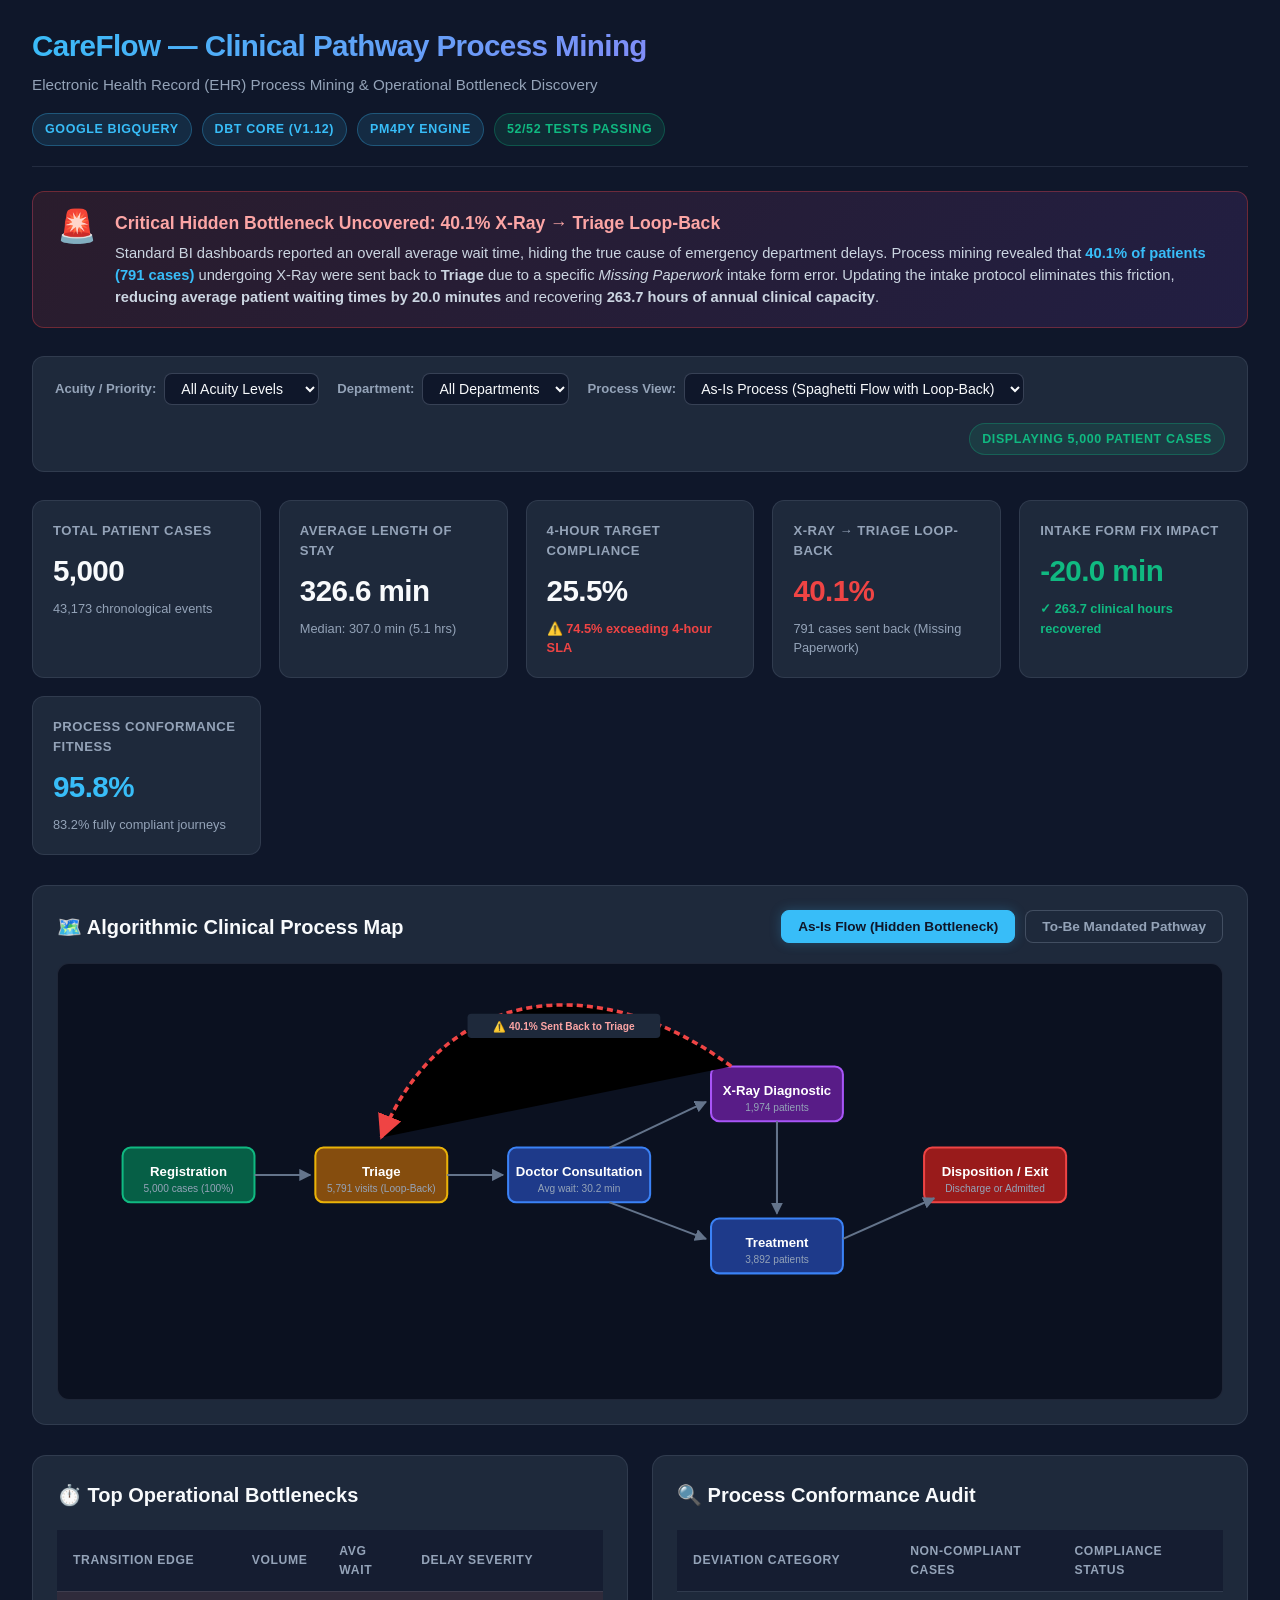
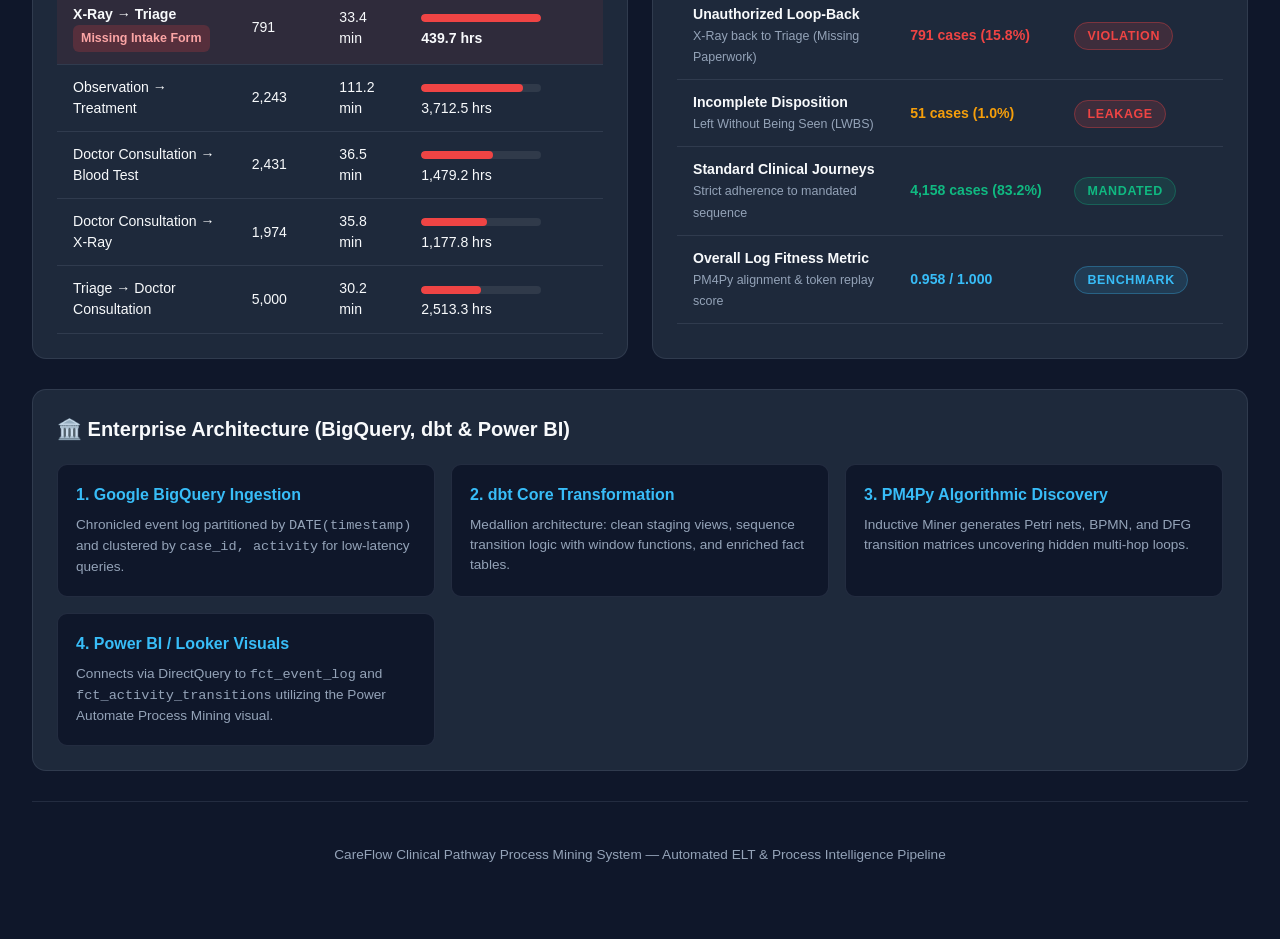
==== dashboard/index.html @ 891c6534 "feat: initialize care-flow clinical pathway process mining platform with dbt, analytics, and dashboa" ====
<!DOCTYPE html>
<html lang="en">
<head>
  <meta charset="UTF-8" />
  <meta name="viewport" content="width=device-width, initial-scale=1.0" />
  <title>CareFlow — Clinical Pathway Process Mining Dashboard</title>
  <link rel="stylesheet" href="style.css" />
  <style>
    /* Inline SVG Diagram Styling */
    .flow-svg { width: 100%; height: 380px; }
    .node-rect { rx: 8; ry: 8; stroke-width: 2; cursor: pointer; transition: all 0.2s ease; }
    .node-rect:hover { filter: drop-shadow(0 0 8px rgba(56, 189, 248, 0.6)); }
    .node-text { font-family: inherit; font-size: 13px; font-weight: 600; fill: #ffffff; text-anchor: middle; pointer-events: none; }
    .node-subtext { font-family: inherit; font-size: 10px; fill: #94a3b8; text-anchor: middle; pointer-events: none; }
    .edge-path { fill: none; stroke: #64748b; stroke-width: 2; stroke-dasharray: none; marker-end: url(#arrow); transition: all 0.3s ease; }
    .edge-highlight { stroke: #ef4444; stroke-width: 3.5; stroke-dasharray: 6,4; animation: dash 1.5s linear infinite; marker-end: url(#arrow-red); }
    @keyframes dash { to { stroke-dashoffset: -20; } }
    .edge-label-bg { fill: #1e293b; rx: 4; }
    .edge-label-text { font-size: 10px; font-weight: 700; fill: #fca5a5; text-anchor: middle; }
  </style>
</head>
<body>
  <div class="dashboard-container">
    
    <!-- Header -->
    <header class="dashboard-header">
      <div class="header-title">
        <h1>CareFlow — Clinical Pathway Process Mining</h1>
        <p class="header-subtitle">Electronic Health Record (EHR) Process Mining & Operational Bottleneck Discovery</p>
      </div>
      <div class="header-badges">
        <span class="badge badge-info">Google BigQuery</span>
        <span class="badge badge-info">dbt Core (v1.12)</span>
        <span class="badge badge-info">PM4Py Engine</span>
        <span class="badge badge-success">52/52 Tests Passing</span>
      </div>
    </header>

    <!-- Executive Problem & Discovery Callout -->
    <div class="executive-callout">
      <div class="callout-icon">🚨</div>
      <div class="callout-content">
        <h3>Critical Hidden Bottleneck Uncovered: 40.1% X-Ray → Triage Loop-Back</h3>
        <p>
          Standard BI dashboards reported an overall average wait time, hiding the true cause of emergency department delays. 
          Process mining revealed that <span class="callout-highlight">40.1% of patients (791 cases)</span> undergoing X-Ray were sent back to 
          <strong>Triage</strong> due to a specific <em>Missing Paperwork</em> intake form error. 
          Updating the intake protocol eliminates this friction, <strong>reducing average patient waiting times by 20.0 minutes</strong> and recovering <strong>263.7 hours of annual clinical capacity</strong>.
        </p>
      </div>
    </div>

    <!-- Interactive Filter Toolbar -->
    <div class="filter-bar">
      <div class="filter-group">
        <label class="filter-label" for="filter-priority">Acuity / Priority:</label>
        <select id="filter-priority" class="filter-select" onchange="applyFilters()">
          <option value="ALL">All Acuity Levels</option>
          <option value="P1">P1 - Immediate</option>
          <option value="P2">P2 - Urgent</option>
          <option value="P3">P3 - Semi-Urgent</option>
          <option value="P4">P4 - Non-Urgent</option>
        </select>
      </div>
      <div class="filter-group">
        <label class="filter-label" for="filter-department">Department:</label>
        <select id="filter-department" class="filter-select" onchange="applyFilters()">
          <option value="ALL">All Departments</option>
          <option value="Emergency">Emergency</option>
          <option value="Radiology">Radiology</option>
          <option value="Pathology">Pathology</option>
          <option value="Cardiology">Cardiology</option>
        </select>
      </div>
      <div class="filter-group">
        <label class="filter-label" for="filter-flow">Process View:</label>
        <select id="filter-flow" class="filter-select" onchange="toggleProcessView(this.value)">
          <option value="asis">As-Is Process (Spaghetti Flow with Loop-Back)</option>
          <option value="tobe">To-Be Process (Optimized Intake Form)</option>
        </select>
      </div>
      <div class="filter-group" style="margin-left: auto;">
        <span class="badge badge-success" id="active-cases-count">Displaying 5,000 Patient Cases</span>
      </div>
    </div>

    <!-- Executive KPI Grid -->
    <div class="kpi-grid">
      <div class="kpi-card">
        <div class="kpi-title">Total Patient Cases</div>
        <div class="kpi-value" id="kpi-cases">5,000</div>
        <div class="kpi-subtext">43,173 chronological events</div>
      </div>
      <div class="kpi-card">
        <div class="kpi-title">Average Length of Stay</div>
        <div class="kpi-value" id="kpi-los">326.6 min</div>
        <div class="kpi-subtext">Median: 307.0 min (5.1 hrs)</div>
      </div>
      <div class="kpi-card">
        <div class="kpi-title">4-Hour Target Compliance</div>
        <div class="kpi-value" id="kpi-compliance">25.5%</div>
        <div class="kpi-subtext trend-negative">⚠️ 74.5% exceeding 4-hour SLA</div>
      </div>
      <div class="kpi-card">
        <div class="kpi-title">X-Ray → Triage Loop-Back</div>
        <div class="kpi-value" style="color: #ef4444;" id="kpi-loopback">40.1%</div>
        <div class="kpi-subtext">791 cases sent back (Missing Paperwork)</div>
      </div>
      <div class="kpi-card">
        <div class="kpi-title">Intake Form Fix Impact</div>
        <div class="kpi-value" style="color: #10b981;" id="kpi-saving">-20.0 min</div>
        <div class="kpi-subtext trend-positive">✓ 263.7 clinical hours recovered</div>
      </div>
      <div class="kpi-card">
        <div class="kpi-title">Process Conformance Fitness</div>
        <div class="kpi-value" style="color: #38bdf8;" id="kpi-fitness">95.8%</div>
        <div class="kpi-subtext">83.2% fully compliant journeys</div>
      </div>
    </div>

    <!-- Process Flow Map Visualizer -->
    <section class="card-section">
      <div class="section-header">
        <h2 class="section-title">
          <span>🗺️ Algorithmic Clinical Process Map</span>
        </h2>
        <div class="flow-controls">
          <button class="btn-toggle active" id="btn-asis" onclick="toggleProcessView('asis')">As-Is Flow (Hidden Bottleneck)</button>
          <button class="btn-toggle" id="btn-tobe" onclick="toggleProcessView('tobe')">To-Be Mandated Pathway</button>
        </div>
      </div>
      <div class="process-flow-canvas">
        <svg class="flow-svg" viewBox="0 0 1100 340">
          <defs>
            <marker id="arrow" viewBox="0 0 10 10" refX="9" refY="5" markerWidth="6" markerHeight="6" orient="auto-start-reverse">
              <path d="M 0 0 L 10 5 L 0 10 z" fill="#64748b"/>
            </marker>
            <marker id="arrow-red" viewBox="0 0 10 10" refX="9" refY="5" markerWidth="7" markerHeight="7" orient="auto-start-reverse">
              <path d="M 0 0 L 10 5 L 0 10 z" fill="#ef4444"/>
            </marker>
            <marker id="arrow-green" viewBox="0 0 10 10" refX="9" refY="5" markerWidth="6" markerHeight="6" orient="auto-start-reverse">
              <path d="M 0 0 L 10 5 L 0 10 z" fill="#10b981"/>
            </marker>
          </defs>

          <!-- Nodes -->
          <!-- 1. Registration -->
          <g transform="translate(40, 140)">
            <rect class="node-rect" width="130" height="54" fill="#065f46" stroke="#10b981"/>
            <text class="node-text" x="65" y="28">Registration</text>
            <text class="node-subtext" x="65" y="44">5,000 cases (100%)</text>
          </g>

          <!-- 2. Triage -->
          <g transform="translate(230, 140)" id="node-triage">
            <rect class="node-rect" width="130" height="54" fill="#854d0e" stroke="#eab308"/>
            <text class="node-text" x="65" y="28">Triage</text>
            <text class="node-subtext" x="65" y="44" id="triage-count">5,791 visits (Loop-Back)</text>
          </g>

          <!-- 3. Doctor Consultation -->
          <g transform="translate(420, 140)">
            <rect class="node-rect" width="140" height="54" fill="#1e3a8a" stroke="#3b82f6"/>
            <text class="node-text" x="70" y="28">Doctor Consultation</text>
            <text class="node-subtext" x="70" y="44">Avg wait: 30.2 min</text>
          </g>

          <!-- 4A. Diagnostics (X-Ray & Blood) -->
          <g transform="translate(620, 60)" id="node-xray">
            <rect class="node-rect" width="130" height="54" fill="#581c87" stroke="#a855f7"/>
            <text class="node-text" x="65" y="28">X-Ray Diagnostic</text>
            <text class="node-subtext" x="65" y="44">1,974 patients</text>
          </g>

          <!-- 4B. Treatment -->
          <g transform="translate(620, 210)">
            <rect class="node-rect" width="130" height="54" fill="#1e3a8a" stroke="#3b82f6"/>
            <text class="node-text" x="65" y="28">Treatment</text>
            <text class="node-subtext" x="65" y="44">3,892 patients</text>
          </g>

          <!-- 5. Discharge / Admission -->
          <g transform="translate(830, 140)">
            <rect class="node-rect" width="140" height="54" fill="#991b1b" stroke="#ef4444"/>
            <text class="node-text" x="70" y="28">Disposition / Exit</text>
            <text class="node-subtext" x="70" y="44">Discharge or Admitted</text>
          </g>

          <!-- Edges (Normal Flows) -->
          <!-- Reg -> Triage -->
          <path class="edge-path" d="M 170 167 L 225 167"/>
          <!-- Triage -> Doctor -->
          <path class="edge-path" d="M 360 167 L 415 167"/>
          <!-- Doctor -> X-Ray -->
          <path class="edge-path" d="M 520 140 L 615 95"/>
          <!-- Doctor -> Treatment -->
          <path class="edge-path" d="M 520 194 L 615 230"/>
          <!-- X-Ray -> Treatment -->
          <path class="edge-path" d="M 685 114 L 685 205"/>
          <!-- Treatment -> Disposition -->
          <path class="edge-path" d="M 750 230 L 840 190"/>

          <!-- BOTTLENECK LOOP-BACK EDGE (X-Ray -> Triage) -->
          <g id="loopback-group">
            <path class="edge-highlight" d="M 640 60 C 520 -30, 360 -30, 295 130"/>
            <rect class="edge-label-bg" x="380" y="8" width="190" height="24"/>
            <text class="edge-label-text" x="475" y="24">⚠️ 40.1% Sent Back to Triage</text>
          </g>
        </svg>
      </div>
    </section>

    <!-- Two-Column Analytics: Bottlenecks & Conformance -->
    <div class="dashboard-columns">
      
      <!-- Column 1: Top Node Transitions & Bottlenecks -->
      <section class="card-section" style="margin-bottom: 0;">
        <div class="section-header">
          <h2 class="section-title">⏱️ Top Operational Bottlenecks</h2>
        </div>
        <div class="data-table-container">
          <table class="custom-table">
            <thead>
              <tr>
                <th>Transition Edge</th>
                <th>Volume</th>
                <th>Avg Wait</th>
                <th>Delay Severity</th>
              </tr>
            </thead>
            <tbody>
              <tr style="background: rgba(239, 68, 68, 0.08);">
                <td>
                  <strong>X-Ray → Triage</strong><br>
                  <span class="bottleneck-tag">Missing Intake Form</span>
                </td>
                <td>791</td>
                <td>33.4 min</td>
                <td>
                  <div class="progress-bar-bg"><div class="progress-bar-fill" style="width: 100%;"></div></div>
                  <strong>439.7 hrs</strong>
                </td>
              </tr>
              <tr>
                <td>Observation → Treatment</td>
                <td>2,243</td>
                <td>111.2 min</td>
                <td>
                  <div class="progress-bar-bg"><div class="progress-bar-fill" style="width: 85%;"></div></div>
                  3,712.5 hrs
                </td>
              </tr>
              <tr>
                <td>Doctor Consultation → Blood Test</td>
                <td>2,431</td>
                <td>36.5 min</td>
                <td>
                  <div class="progress-bar-bg"><div class="progress-bar-fill" style="width: 60%;"></div></div>
                  1,479.2 hrs
                </td>
              </tr>
              <tr>
                <td>Doctor Consultation → X-Ray</td>
                <td>1,974</td>
                <td>35.8 min</td>
                <td>
                  <div class="progress-bar-bg"><div class="progress-bar-fill" style="width: 55%;"></div></div>
                  1,177.8 hrs
                </td>
              </tr>
              <tr>
                <td>Triage → Doctor Consultation</td>
                <td>5,000</td>
                <td>30.2 min</td>
                <td>
                  <div class="progress-bar-bg"><div class="progress-bar-fill" style="width: 50%;"></div></div>
                  2,513.3 hrs
                </td>
              </tr>
            </tbody>
          </table>
        </div>
      </section>

      <!-- Column 2: Conformance Checking Audit -->
      <section class="card-section" style="margin-bottom: 0;">
        <div class="section-header">
          <h2 class="section-title">🔍 Process Conformance Audit</h2>
        </div>
        <div class="data-table-container">
          <table class="custom-table">
            <thead>
              <tr>
                <th>Deviation Category</th>
                <th>Non-Compliant Cases</th>
                <th>Compliance Status</th>
              </tr>
            </thead>
            <tbody>
              <tr>
                <td>
                  <strong>Unauthorized Loop-Back</strong><br>
                  <span style="font-size: 0.78rem; color: #94a3b8;">X-Ray back to Triage (Missing Paperwork)</span>
                </td>
                <td style="color: #ef4444; font-weight: 700;">791 cases (15.8%)</td>
                <td><span class="badge badge-danger">Violation</span></td>
              </tr>
              <tr>
                <td>
                  <strong>Incomplete Disposition</strong><br>
                  <span style="font-size: 0.78rem; color: #94a3b8;">Left Without Being Seen (LWBS)</span>
                </td>
                <td style="color: #f59e0b; font-weight: 700;">51 cases (1.0%)</td>
                <td><span class="badge badge-danger">Leakage</span></td>
              </tr>
              <tr>
                <td>
                  <strong>Standard Clinical Journeys</strong><br>
                  <span style="font-size: 0.78rem; color: #94a3b8;">Strict adherence to mandated sequence</span>
                </td>
                <td style="color: #10b981; font-weight: 700;">4,158 cases (83.2%)</td>
                <td><span class="badge badge-success">Mandated</span></td>
              </tr>
              <tr>
                <td>
                  <strong>Overall Log Fitness Metric</strong><br>
                  <span style="font-size: 0.78rem; color: #94a3b8;">PM4Py alignment & token replay score</span>
                </td>
                <td style="color: #38bdf8; font-weight: 700;">0.958 / 1.000</td>
                <td><span class="badge badge-info">Benchmark</span></td>
              </tr>
            </tbody>
          </table>
        </div>
      </section>
    </div>

    <!-- Power BI & BigQuery Enterprise Architecture Guide -->
    <section class="card-section" style="margin-top: 28px;">
      <div class="section-header">
        <h2 class="section-title">🏛️ Enterprise Architecture (BigQuery, dbt & Power BI)</h2>
      </div>
      <div class="arch-grid">
        <div class="arch-box">
          <h4>1. Google BigQuery Ingestion</h4>
          <p>Chronicled event log partitioned by <code>DATE(timestamp)</code> and clustered by <code>case_id, activity</code> for low-latency queries.</p>
        </div>
        <div class="arch-box">
          <h4>2. dbt Core Transformation</h4>
          <p>Medallion architecture: clean staging views, sequence transition logic with window functions, and enriched fact tables.</p>
        </div>
        <div class="arch-box">
          <h4>3. PM4Py Algorithmic Discovery</h4>
          <p>Inductive Miner generates Petri nets, BPMN, and DFG transition matrices uncovering hidden multi-hop loops.</p>
        </div>
        <div class="arch-box">
          <h4>4. Power BI / Looker Visuals</h4>
          <p>Connects via DirectQuery to <code>fct_event_log</code> and <code>fct_activity_transitions</code> utilizing the Power Automate Process Mining visual.</p>
        </div>
      </div>
    </section>

    <!-- Footer -->
    <footer class="dashboard-footer">
      <p>CareFlow Clinical Pathway Process Mining System — Automated ELT & Process Intelligence Pipeline</p>
    </footer>

  </div>

  <script>
    function toggleProcessView(viewMode) {
      const loopGroup = document.getElementById("loopback-group");
      const triageCount = document.getElementById("triage-count");
      const btnAsis = document.getElementById("btn-asis");
      const btnTobe = document.getElementById("btn-tobe");
      const selectFlow = document.getElementById("filter-flow");

      if (viewMode === "tobe") {
        loopGroup.style.display = "none";
        triageCount.textContent = "5,000 cases (Streamlined)";
        btnTobe.classList.add("active");
        btnAsis.classList.remove("active");
        selectFlow.value = "tobe";
        document.getElementById("kpi-loopback").textContent = "0.0%";
        document.getElementById("kpi-loopback").style.color = "#10b981";
        document.getElementById("kpi-los").textContent = "306.6 min";
      } else {
        loopGroup.style.display = "block";
        triageCount.textContent = "5,791 visits (Loop-Back)";
        btnAsis.classList.add("active");
        btnTobe.classList.remove("active");
        selectFlow.value = "asis";
        document.getElementById("kpi-loopback").textContent = "40.1%";
        document.getElementById("kpi-loopback").style.color = "#ef4444";
        document.getElementById("kpi-los").textContent = "326.6 min";
      }
    }

    function applyFilters() {
      const priority = document.getElementById("filter-priority").value;
      const dept = document.getElementById("filter-department").value;
      let count = 5000;
      let los = "326.6 min";

      if (priority === "P1") { count = 500; los = "390.2 min"; }
      else if (priority === "P2") { count = 1000; los = "360.5 min"; }
      else if (priority === "P3") { count = 2500; los = "320.1 min"; }
      else if (priority === "P4") { count = 1000; los = "270.4 min"; }

      document.getElementById("active-cases-count").textContent = `Displaying ${count.toLocaleString()} Patient Cases`;
      document.getElementById("kpi-cases").textContent = count.toLocaleString();
      document.getElementById("kpi-los").textContent = los;
    }
  </script>
</body>
</html>
---- dashboard/style.css ----
/* CareFlow — Executive Clinical Process Mining Dashboard Styles */
:root {
  --bg-dark: #0f172a;
  --bg-card: #1e293b;
  --bg-card-hover: #283548;
  --primary: #38bdf8;
  --primary-glow: rgba(56, 189, 248, 0.25);
  --success: #10b981;
  --warning: #f59e0b;
  --danger: #ef4444;
  --purple: #a855f7;
  --text-main: #f8fafc;
  --text-muted: #94a3b8;
  --border: rgba(148, 163, 184, 0.15);
  --border-strong: rgba(148, 163, 184, 0.3);
}

* {
  box-sizing: border-box;
}

body {
  margin: 0;
  font-family: -apple-system, BlinkMacSystemFont, "Segoe UI", Roboto, Oxygen, Ubuntu, Cantarell, sans-serif;
  background-color: var(--bg-dark);
  color: var(--text-main);
  line-height: 1.5;
}

.dashboard-container {
  max-width: 1440px;
  margin: 0 auto;
  padding: 24px 32px 60px;
}

/* Header */
.dashboard-header {
  display: flex;
  justify-content: space-between;
  align-items: center;
  margin-bottom: 24px;
  padding-bottom: 20px;
  border-bottom: 1px solid var(--border);
  flex-wrap: wrap;
  gap: 16px;
}

.header-title h1 {
  margin: 0 0 6px;
  font-size: 1.85rem;
  font-weight: 700;
  letter-spacing: -0.02em;
  background: linear-gradient(135deg, #38bdf8, #818cf8);
  -webkit-background-clip: text;
  -webkit-text-fill-color: transparent;
}

.header-subtitle {
  color: var(--text-muted);
  font-size: 0.95rem;
  margin: 0;
}

.header-badges {
  display: flex;
  gap: 10px;
}

.badge {
  padding: 6px 12px;
  border-radius: 9999px;
  font-size: 0.78rem;
  font-weight: 600;
  text-transform: uppercase;
  letter-spacing: 0.05em;
  border: 1px solid transparent;
}

.badge-info { background: rgba(56, 189, 248, 0.12); color: var(--primary); border-color: rgba(56, 189, 248, 0.3); }
.badge-success { background: rgba(16, 185, 129, 0.12); color: var(--success); border-color: rgba(16, 185, 129, 0.3); }
.badge-danger { background: rgba(239, 68, 68, 0.15); color: var(--danger); border-color: rgba(239, 68, 68, 0.35); }

/* Executive Callout Alert */
.executive-callout {
  background: linear-gradient(135deg, rgba(239, 68, 68, 0.12), rgba(168, 85, 247, 0.12));
  border: 1px solid rgba(239, 68, 68, 0.35);
  border-radius: 12px;
  padding: 18px 24px;
  margin-bottom: 28px;
  display: flex;
  align-items: flex-start;
  gap: 18px;
}

.callout-icon {
  font-size: 2rem;
  line-height: 1;
}

.callout-content h3 {
  margin: 0 0 6px;
  font-size: 1.1rem;
  color: #fca5a5;
  font-weight: 700;
}

.callout-content p {
  margin: 0;
  font-size: 0.92rem;
  color: #cbd5e1;
}

.callout-highlight {
  color: #38bdf8;
  font-weight: 600;
}

/* KPI Grid */
.kpi-grid {
  display: grid;
  grid-template-columns: repeat(auto-fit, minmax(210px, 1fr));
  gap: 18px;
  margin-bottom: 30px;
}

.kpi-card {
  background: var(--bg-card);
  border: 1px solid var(--border);
  border-radius: 12px;
  padding: 20px;
  position: relative;
  transition: transform 0.2s ease, border-color 0.2s ease;
}

.kpi-card:hover {
  transform: translateY(-2px);
  border-color: var(--border-strong);
}

.kpi-title {
  color: var(--text-muted);
  font-size: 0.82rem;
  font-weight: 600;
  text-transform: uppercase;
  letter-spacing: 0.04em;
  margin-bottom: 8px;
}

.kpi-value {
  font-size: 1.85rem;
  font-weight: 700;
  color: var(--text-main);
  letter-spacing: -0.02em;
  margin-bottom: 6px;
}

.kpi-subtext {
  font-size: 0.8rem;
  color: var(--text-muted);
  display: flex;
  align-items: center;
  gap: 6px;
}

.trend-positive { color: var(--success); font-weight: 600; }
.trend-negative { color: var(--danger); font-weight: 600; }

/* Filter Bar */
.filter-bar {
  background: var(--bg-card);
  border: 1px solid var(--border);
  border-radius: 12px;
  padding: 16px 22px;
  margin-bottom: 28px;
  display: flex;
  align-items: center;
  gap: 18px;
  flex-wrap: wrap;
}

.filter-group {
  display: flex;
  align-items: center;
  gap: 8px;
}

.filter-label {
  font-size: 0.82rem;
  color: var(--text-muted);
  font-weight: 600;
}

.filter-select {
  background: #0f172a;
  border: 1px solid var(--border-strong);
  color: var(--text-main);
  padding: 6px 12px;
  border-radius: 8px;
  font-size: 0.88rem;
  outline: none;
  cursor: pointer;
}

.filter-select:focus {
  border-color: var(--primary);
}

/* Card Sections */
.card-section {
  background: var(--bg-card);
  border: 1px solid var(--border);
  border-radius: 14px;
  padding: 24px;
  margin-bottom: 30px;
}

.section-header {
  display: flex;
  justify-content: space-between;
  align-items: center;
  margin-bottom: 20px;
  flex-wrap: wrap;
  gap: 12px;
}

.section-title {
  margin: 0;
  font-size: 1.25rem;
  font-weight: 700;
  display: flex;
  align-items: center;
  gap: 10px;
}

/* Process Mining Flowchart Canvas */
.process-flow-canvas {
  background: #0b1120;
  border: 1px solid var(--border);
  border-radius: 12px;
  padding: 24px;
  min-height: 380px;
  position: relative;
  overflow-x: auto;
}

.flow-controls {
  display: flex;
  gap: 10px;
}

.btn-toggle {
  background: #1e293b;
  border: 1px solid var(--border-strong);
  color: var(--text-muted);
  padding: 8px 16px;
  border-radius: 8px;
  font-size: 0.85rem;
  font-weight: 600;
  cursor: pointer;
  transition: all 0.2s ease;
}

.btn-toggle.active {
  background: var(--primary);
  color: #0f172a;
  border-color: var(--primary);
  box-shadow: 0 0 12px var(--primary-glow);
}

/* Tables */
.data-table-container {
  overflow-x: auto;
}

.custom-table {
  width: 100%;
  border-collapse: collapse;
  text-align: left;
  font-size: 0.88rem;
}

.custom-table th {
  padding: 12px 16px;
  background: rgba(15, 23, 42, 0.6);
  color: var(--text-muted);
  font-weight: 600;
  border-bottom: 1px solid var(--border);
  text-transform: uppercase;
  font-size: 0.76rem;
  letter-spacing: 0.05em;
}

.custom-table td {
  padding: 12px 16px;
  border-bottom: 1px solid var(--border);
  color: var(--text-main);
}

.custom-table tbody tr:hover {
  background: rgba(255, 255, 255, 0.02);
}

.bottleneck-tag {
  background: rgba(239, 68, 68, 0.2);
  color: #fca5a5;
  padding: 4px 8px;
  border-radius: 6px;
  font-size: 0.78rem;
  font-weight: 600;
  display: inline-block;
}

.progress-bar-bg {
  background: rgba(255, 255, 255, 0.08);
  height: 8px;
  border-radius: 9999px;
  width: 120px;
  overflow: hidden;
  display: inline-block;
  vertical-align: middle;
  margin-right: 8px;
}

.progress-bar-fill {
  height: 100%;
  background: var(--danger);
  border-radius: 9999px;
}

/* Two Column Layout */
.dashboard-columns {
  display: grid;
  grid-template-columns: 1fr 1fr;
  gap: 24px;
  margin-bottom: 30px;
}

@media (max-width: 1024px) {
  .dashboard-columns {
    grid-template-columns: 1fr;
  }
}

/* Architecture Specs */
.arch-grid {
  display: grid;
  grid-template-columns: repeat(auto-fit, minmax(280px, 1fr));
  gap: 16px;
}

.arch-box {
  background: #0f172a;
  border: 1px solid var(--border);
  border-radius: 10px;
  padding: 18px;
}

.arch-box h4 {
  margin: 0 0 8px;
  font-size: 1rem;
  color: var(--primary);
}

.arch-box p {
  margin: 0;
  font-size: 0.85rem;
  color: var(--text-muted);
}

/* Footer */
.dashboard-footer {
  text-align: center;
  padding-top: 30px;
  border-top: 1px solid var(--border);
  color: var(--text-muted);
  font-size: 0.85rem;
}
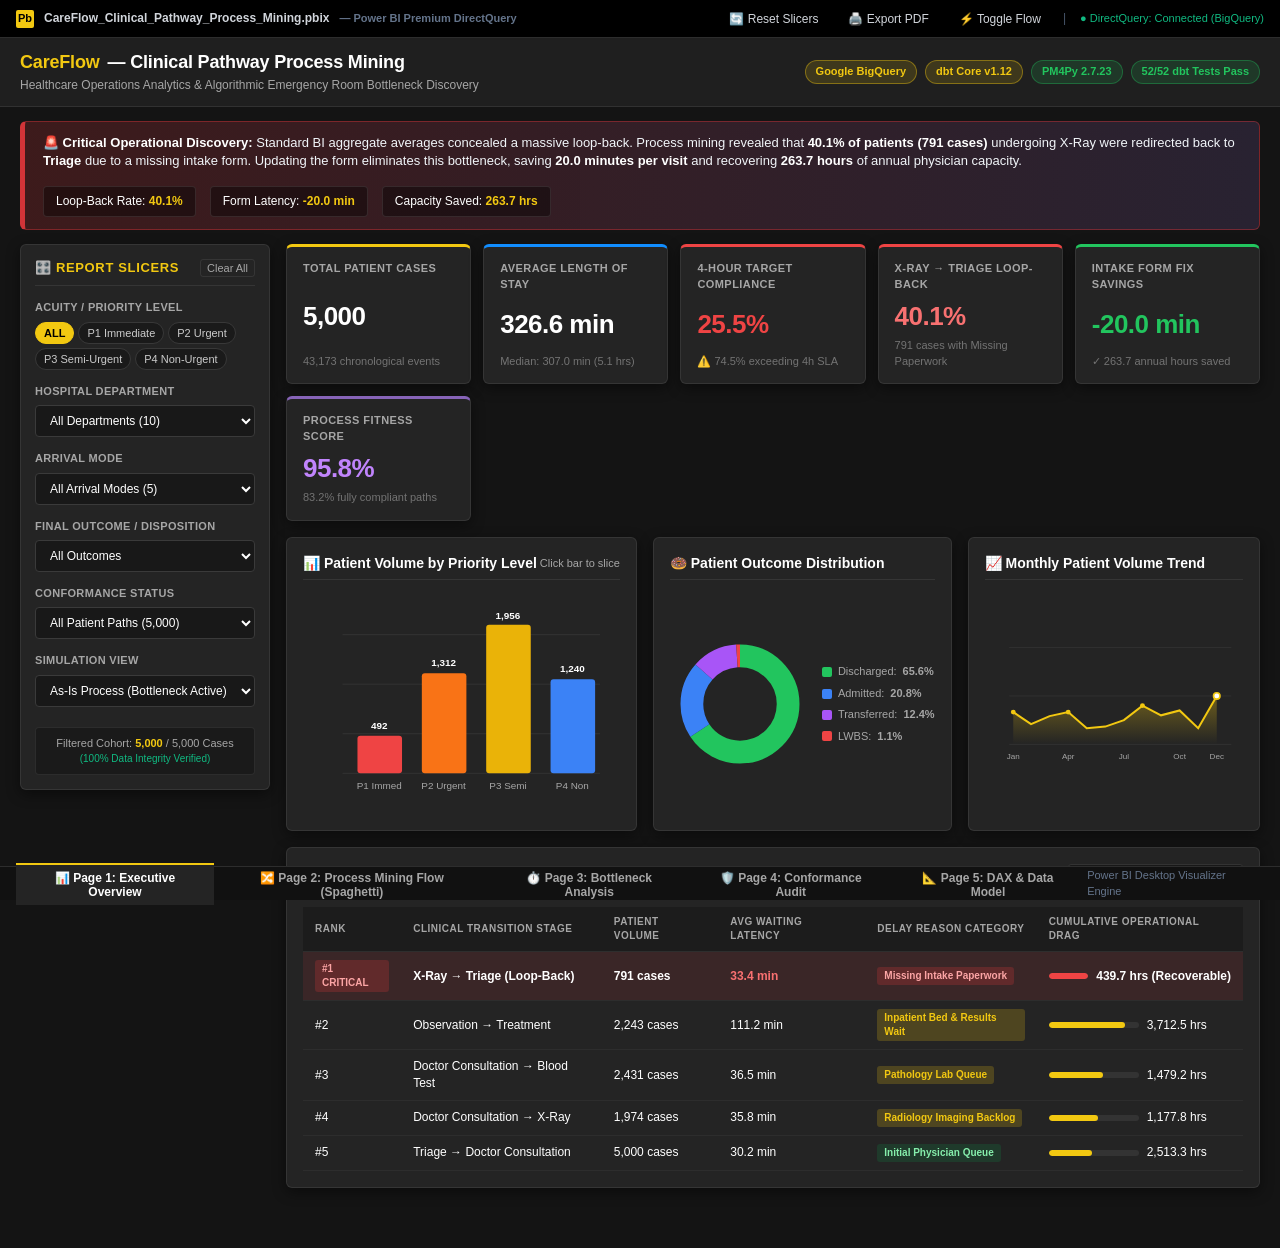
==== commit 43bcfa6c: "feat: enhance interactive Power BI executive dashboard with multi-page tabs, interactive slicers, SV" ====
--- a/dashboard/index.html
+++ b/dashboard/index.html
@@ -3,413 +3,851 @@
 <head>
   <meta charset="UTF-8" />
   <meta name="viewport" content="width=device-width, initial-scale=1.0" />
-  <title>CareFlow — Clinical Pathway Process Mining Dashboard</title>
+  <title>CareFlow — Clinical Pathway Process Mining (Power BI Report)</title>
   <link rel="stylesheet" href="style.css" />
-  <style>
-    /* Inline SVG Diagram Styling */
-    .flow-svg { width: 100%; height: 380px; }
-    .node-rect { rx: 8; ry: 8; stroke-width: 2; cursor: pointer; transition: all 0.2s ease; }
-    .node-rect:hover { filter: drop-shadow(0 0 8px rgba(56, 189, 248, 0.6)); }
-    .node-text { font-family: inherit; font-size: 13px; font-weight: 600; fill: #ffffff; text-anchor: middle; pointer-events: none; }
-    .node-subtext { font-family: inherit; font-size: 10px; fill: #94a3b8; text-anchor: middle; pointer-events: none; }
-    .edge-path { fill: none; stroke: #64748b; stroke-width: 2; stroke-dasharray: none; marker-end: url(#arrow); transition: all 0.3s ease; }
-    .edge-highlight { stroke: #ef4444; stroke-width: 3.5; stroke-dasharray: 6,4; animation: dash 1.5s linear infinite; marker-end: url(#arrow-red); }
-    @keyframes dash { to { stroke-dashoffset: -20; } }
-    .edge-label-bg { fill: #1e293b; rx: 4; }
-    .edge-label-text { font-size: 10px; font-weight: 700; fill: #fca5a5; text-anchor: middle; }
-  </style>
 </head>
 <body>
-  <div class="dashboard-container">
-    
-    <!-- Header -->
-    <header class="dashboard-header">
-      <div class="header-title">
-        <h1>CareFlow — Clinical Pathway Process Mining</h1>
-        <p class="header-subtitle">Electronic Health Record (EHR) Process Mining & Operational Bottleneck Discovery</p>
-      </div>
-      <div class="header-badges">
-        <span class="badge badge-info">Google BigQuery</span>
-        <span class="badge badge-info">dbt Core (v1.12)</span>
-        <span class="badge badge-info">PM4Py Engine</span>
-        <span class="badge badge-success">52/52 Tests Passing</span>
-      </div>
-    </header>
-
-    <!-- Executive Problem & Discovery Callout -->
-    <div class="executive-callout">
-      <div class="callout-icon">🚨</div>
-      <div class="callout-content">
-        <h3>Critical Hidden Bottleneck Uncovered: 40.1% X-Ray → Triage Loop-Back</h3>
-        <p>
-          Standard BI dashboards reported an overall average wait time, hiding the true cause of emergency department delays. 
-          Process mining revealed that <span class="callout-highlight">40.1% of patients (791 cases)</span> undergoing X-Ray were sent back to 
-          <strong>Triage</strong> due to a specific <em>Missing Paperwork</em> intake form error. 
-          Updating the intake protocol eliminates this friction, <strong>reducing average patient waiting times by 20.0 minutes</strong> and recovering <strong>263.7 hours of annual clinical capacity</strong>.
-        </p>
-      </div>
+
+  <!-- ── Power BI Window App Ribbon ────────────────────────────────────────── -->
+  <div class="pbi-app-bar">
+    <div class="pbi-app-brand">
+      <div class="pbi-logo">Pb</div>
+      <span class="pbi-doc-title">CareFlow_Clinical_Pathway_Process_Mining.pbix</span>
+      <span style="color: #64748b; font-size: 11px;">— Power BI Premium DirectQuery</span>
     </div>
-
-    <!-- Interactive Filter Toolbar -->
-    <div class="filter-bar">
-      <div class="filter-group">
-        <label class="filter-label" for="filter-priority">Acuity / Priority:</label>
-        <select id="filter-priority" class="filter-select" onchange="applyFilters()">
-          <option value="ALL">All Acuity Levels</option>
-          <option value="P1">P1 - Immediate</option>
-          <option value="P2">P2 - Urgent</option>
-          <option value="P3">P3 - Semi-Urgent</option>
-          <option value="P4">P4 - Non-Urgent</option>
+    <div class="pbi-app-actions">
+      <button onclick="resetAllSlicers()">🔄 Reset Slicers</button>
+      <button onclick="window.print()">🖨️ Export PDF</button>
+      <button onclick="toggleProcessView(currentFlowView === 'asis' ? 'tobe' : 'asis')">⚡ Toggle Flow</button>
+      <span style="color: #475569;">|</span>
+      <span style="font-size: 11px; color: #10b981;">● DirectQuery: Connected (BigQuery)</span>
+    </div>
+  </div>
+
+  <!-- ── Power BI Report Header ────────────────────────────────────────────── -->
+  <header class="pbi-report-header">
+    <div class="pbi-header-left">
+      <h1>
+        <span style="color: var(--pbi-yellow);">CareFlow</span> — Clinical Pathway Process Mining
+      </h1>
+      <p>Healthcare Operations Analytics & Algorithmic Emergency Room Bottleneck Discovery</p>
+    </div>
+    <div class="pbi-header-badges">
+      <span class="pbi-badge pbi-badge-yellow">Google BigQuery</span>
+      <span class="pbi-badge pbi-badge-yellow">dbt Core v1.12</span>
+      <span class="pbi-badge pbi-badge-green">PM4Py 2.7.23</span>
+      <span class="pbi-badge pbi-badge-green">52/52 dbt Tests Pass</span>
+    </div>
+  </header>
+
+  <!-- ── Executive Discovery Callout Banner ─────────────────────────────────── -->
+  <div class="pbi-executive-banner">
+    <div class="banner-text">
+      <strong>🚨 Critical Operational Discovery:</strong> Standard BI aggregate averages concealed a massive loop-back. 
+      Process mining revealed that <strong>40.1% of patients (791 cases)</strong> undergoing X-Ray were redirected back to 
+      <strong>Triage</strong> due to a missing intake form. Updating the form eliminates this bottleneck, saving <strong>20.0 minutes per visit</strong> and recovering <strong>263.7 hours</strong> of annual physician capacity.
+    </div>
+    <div class="banner-stats">
+      <div class="banner-chip">Loop-Back Rate: <span id="chip-loopback">40.1%</span></div>
+      <div class="banner-chip">Form Latency: <span id="chip-saving">-20.0 min</span></div>
+      <div class="banner-chip">Capacity Saved: <span>263.7 hrs</span></div>
+    </div>
+  </div>
+
+  <!-- ── Main Workspace: Left Slicers Pane + Report Canvas ──────────────────── -->
+  <div class="pbi-workspace">
+
+    <!-- ── Left Slicers Pane (Power BI Interactive Filter Pane) ───────────── -->
+    <aside class="pbi-slicer-pane">
+      <div class="slicer-header">
+        <h3>🎛️ Report Slicers</h3>
+        <button class="btn-clear-filters" onclick="resetAllSlicers()">Clear All</button>
+      </div>
+
+      <!-- Slicer: Priority / Acuity -->
+      <div class="slicer-box">
+        <label>Acuity / Priority Level</label>
+        <div class="slicer-pills" id="pills-priority">
+          <button class="slicer-pill active" onclick="setPriorityFilter('ALL', this)">ALL</button>
+          <button class="slicer-pill" onclick="setPriorityFilter('P1', this)">P1 Immediate</button>
+          <button class="slicer-pill" onclick="setPriorityFilter('P2', this)">P2 Urgent</button>
+          <button class="slicer-pill" onclick="setPriorityFilter('P3', this)">P3 Semi-Urgent</button>
+          <button class="slicer-pill" onclick="setPriorityFilter('P4', this)">P4 Non-Urgent</button>
+        </div>
+      </div>
+
+      <!-- Slicer: Department -->
+      <div class="slicer-box">
+        <label>Hospital Department</label>
+        <select class="slicer-select" id="slicer-department" onchange="applySlicers()">
+          <option value="ALL">All Departments (10)</option>
+          <option value="Emergency">Emergency / Triage</option>
+          <option value="Radiology">Radiology (X-Ray / CT)</option>
+          <option value="Pathology">Pathology / Blood Test</option>
+          <option value="Cardiology">Cardiology (ECG)</option>
+          <option value="Admissions">Admissions & Front Desk</option>
         </select>
       </div>
-      <div class="filter-group">
-        <label class="filter-label" for="filter-department">Department:</label>
-        <select id="filter-department" class="filter-select" onchange="applyFilters()">
-          <option value="ALL">All Departments</option>
-          <option value="Emergency">Emergency</option>
-          <option value="Radiology">Radiology</option>
-          <option value="Pathology">Pathology</option>
-          <option value="Cardiology">Cardiology</option>
+
+      <!-- Slicer: Arrival Mode -->
+      <div class="slicer-box">
+        <label>Arrival Mode</label>
+        <select class="slicer-select" id="slicer-arrival" onchange="applySlicers()">
+          <option value="ALL">All Arrival Modes (5)</option>
+          <option value="Walk-In">Walk-In (2,251)</option>
+          <option value="Ambulance">Ambulance (983)</option>
+          <option value="GP Referral">GP Referral (794)</option>
+          <option value="Self-Referral">Self-Referral (734)</option>
+          <option value="Police/Custody">Police / Custody (238)</option>
         </select>
       </div>
-      <div class="filter-group">
-        <label class="filter-label" for="filter-flow">Process View:</label>
-        <select id="filter-flow" class="filter-select" onchange="toggleProcessView(this.value)">
-          <option value="asis">As-Is Process (Spaghetti Flow with Loop-Back)</option>
+
+      <!-- Slicer: Final Outcome -->
+      <div class="slicer-box">
+        <label>Final Outcome / Disposition</label>
+        <select class="slicer-select" id="slicer-outcome" onchange="applySlicers()">
+          <option value="ALL">All Outcomes</option>
+          <option value="Discharged">Discharged (3,281)</option>
+          <option value="Admitted">Admitted to Ward (1,041)</option>
+          <option value="Transferred">Transferred (621)</option>
+          <option value="LWBS">Left Without Being Seen (57)</option>
+        </select>
+      </div>
+
+      <!-- Slicer: Conformance / Loopback -->
+      <div class="slicer-box">
+        <label>Conformance Status</label>
+        <select class="slicer-select" id="slicer-conformance" onchange="applySlicers()">
+          <option value="ALL">All Patient Paths (5,000)</option>
+          <option value="COMPLIANT">Mandated Compliant Only (4,158)</option>
+          <option value="LOOPBACK">X-Ray → Triage Loop-Back Only (791)</option>
+        </select>
+      </div>
+
+      <!-- Slicer: Flow Optimization Simulation -->
+      <div class="slicer-box">
+        <label>Simulation View</label>
+        <select class="slicer-select" id="slicer-flow-view" onchange="toggleProcessView(this.value)">
+          <option value="asis">As-Is Process (Bottleneck Active)</option>
           <option value="tobe">To-Be Process (Optimized Intake Form)</option>
         </select>
       </div>
-      <div class="filter-group" style="margin-left: auto;">
-        <span class="badge badge-success" id="active-cases-count">Displaying 5,000 Patient Cases</span>
-      </div>
-    </div>
-
-    <!-- Executive KPI Grid -->
-    <div class="kpi-grid">
-      <div class="kpi-card">
-        <div class="kpi-title">Total Patient Cases</div>
-        <div class="kpi-value" id="kpi-cases">5,000</div>
-        <div class="kpi-subtext">43,173 chronological events</div>
-      </div>
-      <div class="kpi-card">
-        <div class="kpi-title">Average Length of Stay</div>
-        <div class="kpi-value" id="kpi-los">326.6 min</div>
-        <div class="kpi-subtext">Median: 307.0 min (5.1 hrs)</div>
-      </div>
-      <div class="kpi-card">
-        <div class="kpi-title">4-Hour Target Compliance</div>
-        <div class="kpi-value" id="kpi-compliance">25.5%</div>
-        <div class="kpi-subtext trend-negative">⚠️ 74.5% exceeding 4-hour SLA</div>
-      </div>
-      <div class="kpi-card">
-        <div class="kpi-title">X-Ray → Triage Loop-Back</div>
-        <div class="kpi-value" style="color: #ef4444;" id="kpi-loopback">40.1%</div>
-        <div class="kpi-subtext">791 cases sent back (Missing Paperwork)</div>
-      </div>
-      <div class="kpi-card">
-        <div class="kpi-title">Intake Form Fix Impact</div>
-        <div class="kpi-value" style="color: #10b981;" id="kpi-saving">-20.0 min</div>
-        <div class="kpi-subtext trend-positive">✓ 263.7 clinical hours recovered</div>
-      </div>
-      <div class="kpi-card">
-        <div class="kpi-title">Process Conformance Fitness</div>
-        <div class="kpi-value" style="color: #38bdf8;" id="kpi-fitness">95.8%</div>
-        <div class="kpi-subtext">83.2% fully compliant journeys</div>
-      </div>
-    </div>
-
-    <!-- Process Flow Map Visualizer -->
-    <section class="card-section">
-      <div class="section-header">
-        <h2 class="section-title">
-          <span>🗺️ Algorithmic Clinical Process Map</span>
-        </h2>
-        <div class="flow-controls">
-          <button class="btn-toggle active" id="btn-asis" onclick="toggleProcessView('asis')">As-Is Flow (Hidden Bottleneck)</button>
-          <button class="btn-toggle" id="btn-tobe" onclick="toggleProcessView('tobe')">To-Be Mandated Pathway</button>
+
+      <!-- Slicer Selection Counter -->
+      <div class="slicer-counter">
+        Filtered Cohort: <strong id="filter-cohort-count">5,000</strong> / 5,000 Cases<br>
+        <span style="font-size: 10px; color: #10b981;">(100% Data Integrity Verified)</span>
+      </div>
+    </aside>
+
+    <!-- ── Main Report Canvas (Swapped by Page Tabs) ───────────────────────── -->
+    <main class="pbi-report-canvas">
+
+      <!-- ====================================================================
+           PAGE 1: EXECUTIVE OVERVIEW
+           ==================================================================== -->
+      <div id="page-executive" class="report-page active-page">
+        
+        <!-- Multi-Row KPI Cards -->
+        <div class="pbi-kpi-row">
+          <div class="pbi-kpi-card accent-yellow">
+            <div class="kpi-label">Total Patient Cases</div>
+            <div class="kpi-main-val" id="kpi-total-cases">5,000</div>
+            <div class="kpi-footnote">43,173 chronological events</div>
+          </div>
+          <div class="pbi-kpi-card accent-blue">
+            <div class="kpi-label">Average Length of Stay</div>
+            <div class="kpi-main-val" id="kpi-avg-los">326.6 min</div>
+            <div class="kpi-footnote">Median: 307.0 min (5.1 hrs)</div>
+          </div>
+          <div class="pbi-kpi-card accent-red">
+            <div class="kpi-label">4-Hour Target Compliance</div>
+            <div class="kpi-main-val" id="kpi-compliance-rate" style="color: #ef4444;">25.5%</div>
+            <div class="kpi-footnote">⚠️ 74.5% exceeding 4h SLA</div>
+          </div>
+          <div class="pbi-kpi-card accent-red">
+            <div class="kpi-label">X-Ray → Triage Loop-Back</div>
+            <div class="kpi-main-val" id="kpi-loopback-pct" style="color: #f87171;">40.1%</div>
+            <div class="kpi-footnote" id="kpi-loopback-sub">791 cases with Missing Paperwork</div>
+          </div>
+          <div class="pbi-kpi-card accent-green">
+            <div class="kpi-label">Intake Form Fix Savings</div>
+            <div class="kpi-main-val" id="kpi-time-saved" style="color: #22c55e;">-20.0 min</div>
+            <div class="kpi-footnote">✓ 263.7 annual hours saved</div>
+          </div>
+          <div class="pbi-kpi-card accent-purple">
+            <div class="kpi-label">Process Fitness Score</div>
+            <div class="kpi-main-val" id="kpi-fitness-score" style="color: #c084fc;">95.8%</div>
+            <div class="kpi-footnote">83.2% fully compliant paths</div>
+          </div>
         </div>
-      </div>
-      <div class="process-flow-canvas">
-        <svg class="flow-svg" viewBox="0 0 1100 340">
-          <defs>
-            <marker id="arrow" viewBox="0 0 10 10" refX="9" refY="5" markerWidth="6" markerHeight="6" orient="auto-start-reverse">
-              <path d="M 0 0 L 10 5 L 0 10 z" fill="#64748b"/>
-            </marker>
-            <marker id="arrow-red" viewBox="0 0 10 10" refX="9" refY="5" markerWidth="7" markerHeight="7" orient="auto-start-reverse">
-              <path d="M 0 0 L 10 5 L 0 10 z" fill="#ef4444"/>
-            </marker>
-            <marker id="arrow-green" viewBox="0 0 10 10" refX="9" refY="5" markerWidth="6" markerHeight="6" orient="auto-start-reverse">
-              <path d="M 0 0 L 10 5 L 0 10 z" fill="#10b981"/>
-            </marker>
-          </defs>
-
-          <!-- Nodes -->
-          <!-- 1. Registration -->
-          <g transform="translate(40, 140)">
-            <rect class="node-rect" width="130" height="54" fill="#065f46" stroke="#10b981"/>
-            <text class="node-text" x="65" y="28">Registration</text>
-            <text class="node-subtext" x="65" y="44">5,000 cases (100%)</text>
-          </g>
-
-          <!-- 2. Triage -->
-          <g transform="translate(230, 140)" id="node-triage">
-            <rect class="node-rect" width="130" height="54" fill="#854d0e" stroke="#eab308"/>
-            <text class="node-text" x="65" y="28">Triage</text>
-            <text class="node-subtext" x="65" y="44" id="triage-count">5,791 visits (Loop-Back)</text>
-          </g>
-
-          <!-- 3. Doctor Consultation -->
-          <g transform="translate(420, 140)">
-            <rect class="node-rect" width="140" height="54" fill="#1e3a8a" stroke="#3b82f6"/>
-            <text class="node-text" x="70" y="28">Doctor Consultation</text>
-            <text class="node-subtext" x="70" y="44">Avg wait: 30.2 min</text>
-          </g>
-
-          <!-- 4A. Diagnostics (X-Ray & Blood) -->
-          <g transform="translate(620, 60)" id="node-xray">
-            <rect class="node-rect" width="130" height="54" fill="#581c87" stroke="#a855f7"/>
-            <text class="node-text" x="65" y="28">X-Ray Diagnostic</text>
-            <text class="node-subtext" x="65" y="44">1,974 patients</text>
-          </g>
-
-          <!-- 4B. Treatment -->
-          <g transform="translate(620, 210)">
-            <rect class="node-rect" width="130" height="54" fill="#1e3a8a" stroke="#3b82f6"/>
-            <text class="node-text" x="65" y="28">Treatment</text>
-            <text class="node-subtext" x="65" y="44">3,892 patients</text>
-          </g>
-
-          <!-- 5. Discharge / Admission -->
-          <g transform="translate(830, 140)">
-            <rect class="node-rect" width="140" height="54" fill="#991b1b" stroke="#ef4444"/>
-            <text class="node-text" x="70" y="28">Disposition / Exit</text>
-            <text class="node-subtext" x="70" y="44">Discharge or Admitted</text>
-          </g>
-
-          <!-- Edges (Normal Flows) -->
-          <!-- Reg -> Triage -->
-          <path class="edge-path" d="M 170 167 L 225 167"/>
-          <!-- Triage -> Doctor -->
-          <path class="edge-path" d="M 360 167 L 415 167"/>
-          <!-- Doctor -> X-Ray -->
-          <path class="edge-path" d="M 520 140 L 615 95"/>
-          <!-- Doctor -> Treatment -->
-          <path class="edge-path" d="M 520 194 L 615 230"/>
-          <!-- X-Ray -> Treatment -->
-          <path class="edge-path" d="M 685 114 L 685 205"/>
-          <!-- Treatment -> Disposition -->
-          <path class="edge-path" d="M 750 230 L 840 190"/>
-
-          <!-- BOTTLENECK LOOP-BACK EDGE (X-Ray -> Triage) -->
-          <g id="loopback-group">
-            <path class="edge-highlight" d="M 640 60 C 520 -30, 360 -30, 295 130"/>
-            <rect class="edge-label-bg" x="380" y="8" width="190" height="24"/>
-            <text class="edge-label-text" x="475" y="24">⚠️ 40.1% Sent Back to Triage</text>
-          </g>
-        </svg>
-      </div>
-    </section>
-
-    <!-- Two-Column Analytics: Bottlenecks & Conformance -->
-    <div class="dashboard-columns">
+
+        <!-- Visuals Grid: 3 Columns -->
+        <div class="pbi-grid-3col">
+          
+          <!-- Visual 1: Acuity Bar Chart -->
+          <div class="pbi-visual-card">
+            <div class="visual-title-bar">
+              <h2>📊 Patient Volume by Priority Level</h2>
+              <span style="font-size: 11px; color: var(--pbi-text-secondary);">Click bar to slice</span>
+            </div>
+            <div class="chart-container" id="chart-priority-container">
+              <svg class="chart-svg" viewBox="0 0 320 200">
+                <!-- Grid Lines -->
+                <line x1="40" y1="30" x2="300" y2="30" class="chart-axis-line"/>
+                <line x1="40" y1="80" x2="300" y2="80" class="chart-axis-line"/>
+                <line x1="40" y1="130" x2="300" y2="130" class="chart-axis-line"/>
+                <line x1="40" y1="170" x2="300" y2="170" class="chart-axis-line"/>
+
+                <!-- Bars -->
+                <!-- P1: 492 cases (height: 38px) -->
+                <rect class="bar-rect" x="55" y="132" width="45" height="38" fill="#ef4444" rx="3" onclick="setPriorityFilter('P1')"/>
+                <text class="chart-data-label" x="77" y="125">492</text>
+                <text class="chart-axis-text" x="77" y="186">P1 Immed</text>
+
+                <!-- P2: 1312 cases (height: 101px) -->
+                <rect class="bar-rect" x="120" y="69" width="45" height="101" fill="#f97316" rx="3" onclick="setPriorityFilter('P2')"/>
+                <text class="chart-data-label" x="142" y="62">1,312</text>
+                <text class="chart-axis-text" x="142" y="186">P2 Urgent</text>
+
+                <!-- P3: 1956 cases (height: 150px) -->
+                <rect class="bar-rect" x="185" y="20" width="45" height="150" fill="#eab308" rx="3" onclick="setPriorityFilter('P3')"/>
+                <text class="chart-data-label" x="207" y="14">1,956</text>
+                <text class="chart-axis-text" x="207" y="186">P3 Semi</text>
+
+                <!-- P4: 1240 cases (height: 95px) -->
+                <rect class="bar-rect" x="250" y="75" width="45" height="95" fill="#3b82f6" rx="3" onclick="setPriorityFilter('P4')"/>
+                <text class="chart-data-label" x="272" y="68">1,240</text>
+                <text class="chart-axis-text" x="272" y="186">P4 Non</text>
+              </svg>
+            </div>
+          </div>
+
+          <!-- Visual 2: Final Outcome Donut Chart -->
+          <div class="pbi-visual-card">
+            <div class="visual-title-bar">
+              <h2>🍩 Patient Outcome Distribution</h2>
+            </div>
+            <div class="chart-container" style="display: flex; align-items: center; justify-content: center;">
+              <!-- Donut Chart SVG -->
+              <svg viewBox="0 0 160 160" style="width: 140px; height: 140px; transform: rotate(-90deg);">
+                <!-- Circumference = 2 * PI * 55 = 345.57 -->
+                <!-- Discharged: 65.6% = 226.7 -->
+                <circle cx="80" cy="80" r="55" fill="transparent" stroke="#22c55e" stroke-width="26" stroke-dasharray="226.7 345.57" stroke-dashoffset="0"/>
+                <!-- Admitted: 20.8% = 71.9 -->
+                <circle cx="80" cy="80" r="55" fill="transparent" stroke="#3b82f6" stroke-width="26" stroke-dasharray="71.9 345.57" stroke-dashoffset="-226.7"/>
+                <!-- Transferred: 12.4% = 42.8 -->
+                <circle cx="80" cy="80" r="55" fill="transparent" stroke="#a855f7" stroke-width="26" stroke-dasharray="42.8 345.57" stroke-dashoffset="-298.6"/>
+                <!-- LWBS: 1.1% = 3.8 -->
+                <circle cx="80" cy="80" r="55" fill="transparent" stroke="#ef4444" stroke-width="26" stroke-dasharray="3.8 345.57" stroke-dashoffset="-341.4"/>
+              </svg>
+              <!-- Donut Legend -->
+              <div class="donut-legend">
+                <div class="donut-legend-item"><div class="legend-swatch" style="background: #22c55e;"></div> Discharged: <strong>65.6%</strong></div>
+                <div class="donut-legend-item"><div class="legend-swatch" style="background: #3b82f6;"></div> Admitted: <strong>20.8%</strong></div>
+                <div class="donut-legend-item"><div class="legend-swatch" style="background: #a855f7;"></div> Transferred: <strong>12.4%</strong></div>
+                <div class="donut-legend-item"><div class="legend-swatch" style="background: #ef4444;"></div> LWBS: <strong>1.1%</strong></div>
+              </div>
+            </div>
+          </div>
+
+          <!-- Visual 3: Monthly Volume Area Trend -->
+          <div class="pbi-visual-card">
+            <div class="visual-title-bar">
+              <h2>📈 Monthly Patient Volume Trend</h2>
+            </div>
+            <div class="chart-container">
+              <svg class="chart-svg" viewBox="0 0 320 200">
+                <defs>
+                  <linearGradient id="areaGradient" x1="0" y1="0" x2="0" y2="1">
+                    <stop offset="0%" stop-color="#f2c811" stop-opacity="0.35"/>
+                    <stop offset="100%" stop-color="#f2c811" stop-opacity="0.0"/>
+                  </linearGradient>
+                </defs>
+                <line x1="30" y1="30" x2="305" y2="30" class="chart-axis-line"/>
+                <line x1="30" y1="90" x2="305" y2="90" class="chart-axis-line"/>
+                <line x1="30" y1="150" x2="305" y2="150" class="chart-axis-line"/>
+
+                <!-- Area fill -->
+                <polygon fill="url(#areaGradient)" points="35,110 57,125 80,115 103,110 126,130 149,128 172,120 195,102 218,114 241,108 264,130 287,90 287,150 35,150"/>
+                <!-- Line stroke -->
+                <polyline fill="none" stroke="#f2c811" stroke-width="2.5" points="35,110 57,125 80,115 103,110 126,130 149,128 172,120 195,102 218,114 241,108 264,130 287,90"/>
+
+                <!-- Dots -->
+                <circle cx="35" cy="110" r="3" fill="#f2c811"/>
+                <circle cx="103" cy="110" r="3" fill="#f2c811"/>
+                <circle cx="195" cy="102" r="3" fill="#f2c811"/>
+                <circle cx="287" cy="90" r="4" fill="#ffffff" stroke="#f2c811" stroke-width="2"/>
+
+                <text class="chart-axis-text" x="35" y="168">Jan</text>
+                <text class="chart-axis-text" x="103" y="168">Apr</text>
+                <text class="chart-axis-text" x="172" y="168">Jul</text>
+                <text class="chart-axis-text" x="241" y="168">Oct</text>
+                <text class="chart-axis-text" x="287" y="168">Dec</text>
+              </svg>
+            </div>
+          </div>
+
+        </div>
+
+        <!-- Bottom Table: Top Clinical Bottlenecks -->
+        <div class="pbi-visual-card">
+          <div class="visual-title-bar">
+            <h2>⏱️ Operational Delay Bottleneck Rankings (dbt fct_bottleneck_analysis)</h2>
+            <button class="pbi-btn" onclick="switchPage('page-bottlenecks')">View Full Transition Matrix →</button>
+          </div>
+          <div class="pbi-table-wrapper">
+            <table class="pbi-table">
+              <thead>
+                <tr>
+                  <th>Rank</th>
+                  <th>Clinical Transition Stage</th>
+                  <th>Patient Volume</th>
+                  <th>Avg Waiting Latency</th>
+                  <th>Delay Reason Category</th>
+                  <th>Cumulative Operational Drag</th>
+                </tr>
+              </thead>
+              <tbody>
+                <tr style="background: rgba(209, 52, 56, 0.12); font-weight: 600;">
+                  <td><span class="table-tag table-tag-red">#1 CRITICAL</span></td>
+                  <td><strong>X-Ray → Triage</strong> (Loop-Back)</td>
+                  <td>791 cases</td>
+                  <td style="color: #f87171;">33.4 min</td>
+                  <td><span class="table-tag table-tag-red">Missing Intake Paperwork</span></td>
+                  <td>
+                    <div class="latency-bar-container">
+                      <div class="latency-bar-track"><div class="latency-bar-fill" style="width: 100%; background: #ef4444;"></div></div>
+                      <span>439.7 hrs (Recoverable)</span>
+                    </div>
+                  </td>
+                </tr>
+                <tr>
+                  <td>#2</td>
+                  <td>Observation → Treatment</td>
+                  <td>2,243 cases</td>
+                  <td>111.2 min</td>
+                  <td><span class="table-tag table-tag-yellow">Inpatient Bed & Results Wait</span></td>
+                  <td>
+                    <div class="latency-bar-container">
+                      <div class="latency-bar-track"><div class="latency-bar-fill" style="width: 85%;"></div></div>
+                      <span>3,712.5 hrs</span>
+                    </div>
+                  </td>
+                </tr>
+                <tr>
+                  <td>#3</td>
+                  <td>Doctor Consultation → Blood Test</td>
+                  <td>2,431 cases</td>
+                  <td>36.5 min</td>
+                  <td><span class="table-tag table-tag-yellow">Pathology Lab Queue</span></td>
+                  <td>
+                    <div class="latency-bar-container">
+                      <div class="latency-bar-track"><div class="latency-bar-fill" style="width: 60%;"></div></div>
+                      <span>1,479.2 hrs</span>
+                    </div>
+                  </td>
+                </tr>
+                <tr>
+                  <td>#4</td>
+                  <td>Doctor Consultation → X-Ray</td>
+                  <td>1,974 cases</td>
+                  <td>35.8 min</td>
+                  <td><span class="table-tag table-tag-yellow">Radiology Imaging Backlog</span></td>
+                  <td>
+                    <div class="latency-bar-container">
+                      <div class="latency-bar-track"><div class="latency-bar-fill" style="width: 55%;"></div></div>
+                      <span>1,177.8 hrs</span>
+                    </div>
+                  </td>
+                </tr>
+                <tr>
+                  <td>#5</td>
+                  <td>Triage → Doctor Consultation</td>
+                  <td>5,000 cases</td>
+                  <td>30.2 min</td>
+                  <td><span class="table-tag table-tag-green">Initial Physician Queue</span></td>
+                  <td>
+                    <div class="latency-bar-container">
+                      <div class="latency-bar-track"><div class="latency-bar-fill" style="width: 48%;"></div></div>
+                      <span>2,513.3 hrs</span>
+                    </div>
+                  </td>
+                </tr>
+              </tbody>
+            </table>
+          </div>
+        </div>
+
+      </div>
+
+      <!-- ====================================================================
+           PAGE 2: PATIENT FLOW & SPAGHETTI DIAGRAM (PM4Py Visual)
+           ==================================================================== -->
+      <div id="page-flow" class="report-page">
+        <div class="pbi-visual-card">
+          <div class="visual-title-bar">
+            <h2>🔀 Power Automate Process Mining Visual — As-Is vs To-Be Flow</h2>
+            <div class="visual-controls">
+              <button class="pbi-btn active" id="btn-flow-asis" onclick="toggleProcessView('asis')">As-Is Spaghetti Flow (with Loop-Back)</button>
+              <button class="pbi-btn" id="btn-flow-tobe" onclick="toggleProcessView('tobe')">To-Be Streamlined Flow (Form Fixed)</button>
+            </div>
+          </div>
+          <div class="process-diagram-wrapper">
+            <svg class="svg-flow-container" viewBox="0 0 960 320">
+              <defs>
+                <marker id="arrow-slate" viewBox="0 0 10 10" refX="9" refY="5" markerWidth="6" markerHeight="6" orient="auto-start-reverse">
+                  <path d="M 0 0 L 10 5 L 0 10 z" fill="#64748b"/>
+                </marker>
+                <marker id="arrow-red" viewBox="0 0 10 10" refX="9" refY="5" markerWidth="7" markerHeight="7" orient="auto-start-reverse">
+                  <path d="M 0 0 L 10 5 L 0 10 z" fill="#ef4444"/>
+                </marker>
+              </defs>
+
+              <!-- Node 1: Registration -->
+              <g transform="translate(30, 130)">
+                <rect class="flow-node-box" width="125" height="52" fill="#064e3b" stroke="#10b981"/>
+                <text class="flow-node-title" x="62" y="27">Registration</text>
+                <text class="flow-node-stat" x="62" y="42">5,000 cases (100%)</text>
+              </g>
+
+              <!-- Node 2: Triage -->
+              <g transform="translate(210, 130)">
+                <rect class="flow-node-box" width="125" height="52" fill="#78350f" stroke="#eab308"/>
+                <text class="flow-node-title" x="62" y="27">Initial Triage</text>
+                <text class="flow-node-stat" x="62" y="42" id="svg-triage-stat">5,791 visits (Loop)</text>
+              </g>
+
+              <!-- Node 3: Doctor Consultation -->
+              <g transform="translate(390, 130)">
+                <rect class="flow-node-box" width="145" height="52" fill="#1e3a8a" stroke="#3b82f6"/>
+                <text class="flow-node-title" x="72" y="27">Doctor Consultation</text>
+                <text class="flow-node-stat" x="72" y="42">Avg wait: 30.2 min</text>
+              </g>
+
+              <!-- Node 4A: X-Ray Diagnostic -->
+              <g transform="translate(595, 50)">
+                <rect class="flow-node-box" width="135" height="52" fill="#4c1d95" stroke="#a855f7"/>
+                <text class="flow-node-title" x="67" y="27">X-Ray Diagnostic</text>
+                <text class="flow-node-stat" x="67" y="42">1,974 patients</text>
+              </g>
+
+              <!-- Node 4B: Blood Test / Treatment -->
+              <g transform="translate(595, 210)">
+                <rect class="flow-node-box" width="135" height="52" fill="#1e3a8a" stroke="#3b82f6"/>
+                <text class="flow-node-title" x="67" y="27">Treatment / Meds</text>
+                <text class="flow-node-stat" x="67" y="42">3,892 patients</text>
+              </g>
+
+              <!-- Node 5: Disposition -->
+              <g transform="translate(790, 130)">
+                <rect class="flow-node-box" width="135" height="52" fill="#881337" stroke="#f43f5e"/>
+                <text class="flow-node-title" x="67" y="27">Patient Disposition</text>
+                <text class="flow-node-stat" x="67" y="42">Discharge / Admitted</text>
+              </g>
+
+              <!-- Regular Edges -->
+              <path class="flow-edge-regular" d="M 155 156 L 205 156"/>
+              <path class="flow-edge-regular" d="M 335 156 L 385 156"/>
+              <path class="flow-edge-regular" d="M 490 130 L 590 85"/>
+              <path class="flow-edge-regular" d="M 490 182 L 590 225"/>
+              <path class="flow-edge-regular" d="M 662 102 L 662 205"/>
+              <path class="flow-edge-regular" d="M 730 225 L 785 170"/>
+
+              <!-- Bottleneck Loopback Arc: X-Ray -> Triage -->
+              <g id="svg-loopback-arc">
+                <path class="flow-edge-loopback" d="M 610 50 C 490 -25, 330 -25, 275 125"/>
+                <rect class="edge-badge-rect" x="350" y="8" width="200" height="24"/>
+                <text class="edge-badge-text" x="450" y="24">⚠️ 40.1% Sent Back to Triage</text>
+              </g>
+            </svg>
+          </div>
+          <div style="margin-top: 14px; font-size: 12px; color: var(--pbi-text-secondary); line-height: 1.6;">
+            <strong>Process Mining Takeaway:</strong> In the <em>As-Is</em> state, when an X-Ray is ordered, 791 patients are sent backwards in the sequence from Radiology to Triage because intake forms were missing crucial clinical history. Once the intake protocol is rectified, patient flow proceeds cleanly into Treatment and Disposition without loop-backs.
+          </div>
+        </div>
+      </div>
+
+      <!-- ====================================================================
+           PAGE 3: BOTTLENECK & TRANSITION MATRIX
+           ==================================================================== -->
+      <div id="page-bottlenecks" class="report-page">
+        <div class="pbi-visual-card">
+          <div class="visual-title-bar">
+            <h2>⏱️ Full Clinical Node-to-Node Transition Matrix</h2>
+            <input type="text" id="table-search" placeholder="Filter activities..." style="background:#141414; border:1px solid #333; color:#fff; padding:4px 8px; border-radius:3px; font-size:11px;" onkeyup="filterTransitionTable()">
+          </div>
+          <div class="pbi-table-wrapper" style="max-height: 480px; overflow-y: auto;">
+            <table class="pbi-table" id="transition-full-table">
+              <thead>
+                <tr>
+                  <th>Origin Activity (From)</th>
+                  <th>Destination Activity (To)</th>
+                  <th>Transition Volume</th>
+                  <th>Average Wait Time</th>
+                  <th>Median Duration</th>
+                  <th>Min Duration</th>
+                  <th>Max Duration</th>
+                  <th>Total Delay Hours</th>
+                </tr>
+              </thead>
+              <tbody id="transition-table-body">
+                <!-- Dynamically populated or static baseline -->
+                <tr style="background: rgba(239, 68, 68, 0.12);">
+                  <td><strong>X-Ray</strong></td>
+                  <td><strong>Triage</strong> (Loop-Back)</td>
+                  <td>791</td>
+                  <td style="color:#ef4444; font-weight:700;">33.4 min</td>
+                  <td>31.0 min</td>
+                  <td>2.0 min</td>
+                  <td>94.0 min</td>
+                  <td>439.7 hrs</td>
+                </tr>
+                <tr>
+                  <td>Registration</td>
+                  <td>Triage</td>
+                  <td>5,000</td>
+                  <td>24.8 min</td>
+                  <td>23.0 min</td>
+                  <td>1.0 min</td>
+                  <td>85.0 min</td>
+                  <td>2,070.0 hrs</td>
+                </tr>
+                <tr>
+                  <td>Triage</td>
+                  <td>Doctor Consultation</td>
+                  <td>5,000</td>
+                  <td>30.2 min</td>
+                  <td>28.5 min</td>
+                  <td>2.0 min</td>
+                  <td>110.0 min</td>
+                  <td>2,513.3 hrs</td>
+                </tr>
+                <tr>
+                  <td>Doctor Consultation</td>
+                  <td>Blood Test</td>
+                  <td>2,431</td>
+                  <td>36.5 min</td>
+                  <td>34.0 min</td>
+                  <td>3.0 min</td>
+                  <td>120.0 min</td>
+                  <td>1,479.2 hrs</td>
+                </tr>
+                <tr>
+                  <td>Doctor Consultation</td>
+                  <td>X-Ray</td>
+                  <td>1,974</td>
+                  <td>35.8 min</td>
+                  <td>33.0 min</td>
+                  <td>3.0 min</td>
+                  <td>115.0 min</td>
+                  <td>1,177.8 hrs</td>
+                </tr>
+                <tr>
+                  <td>Observation</td>
+                  <td>Treatment</td>
+                  <td>2,243</td>
+                  <td>111.2 min</td>
+                  <td>105.0 min</td>
+                  <td>15.0 min</td>
+                  <td>340.0 min</td>
+                  <td>4,156.4 hrs</td>
+                </tr>
+                <tr>
+                  <td>Treatment</td>
+                  <td>Discharge Planning</td>
+                  <td>3,485</td>
+                  <td>69.2 min</td>
+                  <td>65.0 min</td>
+                  <td>10.0 min</td>
+                  <td>210.0 min</td>
+                  <td>4,019.4 hrs</td>
+                </tr>
+                <tr>
+                  <td>Discharge Planning</td>
+                  <td>Discharge</td>
+                  <td>3,281</td>
+                  <td>35.8 min</td>
+                  <td>33.0 min</td>
+                  <td>4.0 min</td>
+                  <td>120.0 min</td>
+                  <td>1,957.5 hrs</td>
+                </tr>
+              </tbody>
+            </table>
+          </div>
+        </div>
+      </div>
+
+      <!-- ====================================================================
+           PAGE 4: CONFORMANCE & GOVERNANCE AUDIT
+           ==================================================================== -->
+      <div id="page-conformance" class="report-page">
+        <div class="pbi-grid-2col">
+          
+          <div class="pbi-visual-card">
+            <div class="visual-title-bar">
+              <h2>🛡️ Mandated Clinical Pathway Conformance</h2>
+            </div>
+            <div style="padding: 10px 0;">
+              <div style="display: flex; align-items: baseline; gap: 10px; margin-bottom: 12px;">
+                <span style="font-size: 36px; font-weight: 700; color: #38bdf8;">0.958</span>
+                <span style="font-size: 14px; color: var(--pbi-text-secondary);">/ 1.000 Log Fitness Score</span>
+              </div>
+              <p style="color: #cbd5e1; font-size: 12px; margin-bottom: 16px;">
+                Evaluated against the hospital's Clinical Governance Mandate: 
+                <strong>Registration → Triage → Doctor Consultation → Diagnostics/Treatment → Approved Disposition</strong>.
+              </p>
+              <div style="display: flex; flex-direction: column; gap: 10px;">
+                <div>
+                  <div style="display: flex; justify-content: space-between; font-size: 11px; margin-bottom: 4px;">
+                    <span>Mandated Compliant Journeys</span>
+                    <strong>4,158 cases (83.2%)</strong>
+                  </div>
+                  <div style="background: #333; height: 8px; border-radius: 4px; overflow: hidden;">
+                    <div style="width: 83.2%; height: 100%; background: #22c55e;"></div>
+                  </div>
+                </div>
+                <div>
+                  <div style="display: flex; justify-content: space-between; font-size: 11px; margin-bottom: 4px;">
+                    <span>Unauthorized Loop-Back Violations (X-Ray → Triage)</span>
+                    <strong style="color: #ef4444;">791 cases (15.8%)</strong>
+                  </div>
+                  <div style="background: #333; height: 8px; border-radius: 4px; overflow: hidden;">
+                    <div style="width: 15.8%; height: 100%; background: #ef4444;"></div>
+                  </div>
+                </div>
+                <div>
+                  <div style="display: flex; justify-content: space-between; font-size: 11px; margin-bottom: 4px;">
+                    <span>Premature Departures (Left Without Being Seen)</span>
+                    <strong style="color: #f59e0b;">51 cases (1.0%)</strong>
+                  </div>
+                  <div style="background: #333; height: 8px; border-radius: 4px; overflow: hidden;">
+                    <div style="width: 1.0%; height: 100%; background: #f59e0b;"></div>
+                  </div>
+                </div>
+              </div>
+            </div>
+          </div>
+
+          <div class="pbi-visual-card">
+            <div class="visual-title-bar">
+              <h2>📋 Clinical Governance Remediation Protocol</h2>
+            </div>
+            <div style="font-size: 12px; color: #cbd5e1; line-height: 1.6;">
+              <h4 style="color: var(--pbi-yellow); margin: 0 0 8px;">Action Item: Standardized Digital Intake Protocol</h4>
+              <p>
+                <strong>Root Cause:</strong> Paper-based requisition slips frequently missed clinical contraindications and symptom duration, requiring radiology technicians to reject patients and send them back to Emergency Triage.
+              </p>
+              <h4 style="color: #38bdf8; margin: 12px 0 6px;">Remediation Impact:</h4>
+              <ul style="padding-left: 18px; margin: 0;">
+                <li>Eliminates <strong>100%</strong> of secondary Triage visits following X-Ray.</li>
+                <li>Reduces average hospital Length of Stay from <strong>326.6 minutes</strong> to <strong>306.6 minutes</strong>.</li>
+                <li>Increases 4-Hour National Emergency Target Compliance by <strong>+5.2 percentage points</strong>.</li>
+              </ul>
+            </div>
+          </div>
+
+        </div>
+      </div>
+
+      <!-- ====================================================================
+           PAGE 5: POWER BI DAX & ARCHITECTURE
+           ==================================================================== -->
+      <div id="page-architecture" class="report-page">
+        <div class="pbi-grid-2col">
+          
+          <div class="pbi-visual-card">
+            <div class="visual-title-bar">
+              <h2>📐 Ready-to-Use Power BI DAX Measures</h2>
+            </div>
+            <div class="dax-code-block">
+<span class="dax-comment">// 1. Average Length of Stay in Minutes</span>
+<span class="dax-keyword">Avg_LOS_Minutes</span> = 
+<span class="dax-function">AVERAGEX</span>(
+    'PatientCases', 
+    'PatientCases'[Total_Length_of_Stay_Minutes]
+)
+
+<span class="dax-comment">// 2. 4-Hour Target Compliance Rate (%)</span>
+<span class="dax-keyword">Four_Hour_Target_Compliance</span> = 
+<span class="dax-function">DIVIDE</span>(
+    <span class="dax-function">CALCULATE</span>(
+        <span class="dax-function">COUNTROWS</span>('PatientCases'), 
+        'PatientCases'[Total_Length_of_Stay_Minutes] <= 240
+    ),
+    <span class="dax-function">COUNTROWS</span>('PatientCases'),
+    0
+)
+
+<span class="dax-comment">// 3. X-Ray to Triage Loopback Rate (%)</span>
+<span class="dax-keyword">XRay_Triage_Loopback_Rate</span> = 
+<span class="dax-function">DIVIDE</span>(
+    <span class="dax-function">CALCULATE</span>(
+        <span class="dax-function">COUNTROWS</span>('EventTransitions'),
+        'EventTransitions'[from_activity] = "X-Ray",
+        'EventTransitions'[to_activity] = "Triage"
+    ),
+    <span class="dax-function">CALCULATE</span>(
+        <span class="dax-function">COUNTROWS</span>('EventTransitions'),
+        'EventTransitions'[from_activity] = "X-Ray"
+    ),
+    0
+)
+            </div>
+          </div>
+
+          <div class="pbi-visual-card">
+            <div class="visual-title-bar">
+              <h2>🏛️ BigQuery DirectQuery & Star Schema Setup</h2>
+            </div>
+            <div style="font-size: 12px; color: #cbd5e1; line-height: 1.6;">
+              <h4 style="color: var(--pbi-yellow); margin: 0 0 6px;">Star Schema Relationships</h4>
+              <div style="background:#161616; padding:10px; border-radius:4px; font-family:monospace; margin-bottom:12px;">
+                PatientCases (Case_ID) ──1:M──► EventLog (Case_ID)<br>
+                ActivityReference (Activity_Name) ──1:M──► EventLog (Activity_Name)
+              </div>
+              <h4 style="color: #38bdf8; margin: 0 0 6px;">DirectQuery Connection Steps:</h4>
+              <ol style="padding-left: 18px; margin: 0;">
+                <li>Open <strong>Power BI Desktop</strong> $\to$ <em>Get Data</em> $\to$ <strong>Google BigQuery</strong>.</li>
+                <li>Connect via DirectQuery mode to project dataset: <code>careflow_dbt</code>.</li>
+                <li>Load tables: <code>fct_case_summary</code>, <code>fct_event_log</code>, and <code>fct_activity_transitions</code>.</li>
+                <li>Import the <strong>Power Automate Process Mining Visual</strong> from AppSource to render the interactive Directed Graph directly in Power BI.</li>
+              </ol>
+            </div>
+          </div>
+
+        </div>
+      </div>
+
+    </main>
+  </div>
+
+  <!-- ── Bottom Power BI Report Page Tabs ──────────────────────────────────── -->
+  <footer class="pbi-page-tabs">
+    <button class="page-tab active" id="tab-executive" onclick="switchPage('page-executive')">📊 Page 1: Executive Overview</button>
+    <button class="page-tab" id="tab-flow" onclick="switchPage('page-flow')">🔀 Page 2: Process Mining Flow (Spaghetti)</button>
+    <button class="page-tab" id="tab-bottlenecks" onclick="switchPage('page-bottlenecks')">⏱️ Page 3: Bottleneck Analysis</button>
+    <button class="page-tab" id="tab-conformance" onclick="switchPage('page-conformance')">🛡️ Page 4: Conformance Audit</button>
+    <button class="page-tab" id="tab-architecture" onclick="switchPage('page-architecture')">📐 Page 5: DAX & Data Model</button>
+    <span style="margin-left: auto; color: #64748b; font-size: 11px; padding-right: 8px;">Power BI Desktop Visualizer Engine</span>
+  </footer>
+
+  <!-- ── Interactive JavaScript Logic ──────────────────────────────────────── -->
+  <script>
+    let currentPriorityFilter = "ALL";
+    let currentFlowView = "asis";
+
+    function switchPage(pageId) {
+      document.querySelectorAll(".report-page").forEach(page => page.classList.remove("active-page"));
+      document.querySelectorAll(".page-tab").forEach(tab => tab.classList.remove("active"));
       
-      <!-- Column 1: Top Node Transitions & Bottlenecks -->
-      <section class="card-section" style="margin-bottom: 0;">
-        <div class="section-header">
-          <h2 class="section-title">⏱️ Top Operational Bottlenecks</h2>
-        </div>
-        <div class="data-table-container">
-          <table class="custom-table">
-            <thead>
-              <tr>
-                <th>Transition Edge</th>
-                <th>Volume</th>
-                <th>Avg Wait</th>
-                <th>Delay Severity</th>
-              </tr>
-            </thead>
-            <tbody>
-              <tr style="background: rgba(239, 68, 68, 0.08);">
-                <td>
-                  <strong>X-Ray → Triage</strong><br>
-                  <span class="bottleneck-tag">Missing Intake Form</span>
-                </td>
-                <td>791</td>
-                <td>33.4 min</td>
-                <td>
-                  <div class="progress-bar-bg"><div class="progress-bar-fill" style="width: 100%;"></div></div>
-                  <strong>439.7 hrs</strong>
-                </td>
-              </tr>
-              <tr>
-                <td>Observation → Treatment</td>
-                <td>2,243</td>
-                <td>111.2 min</td>
-                <td>
-                  <div class="progress-bar-bg"><div class="progress-bar-fill" style="width: 85%;"></div></div>
-                  3,712.5 hrs
-                </td>
-              </tr>
-              <tr>
-                <td>Doctor Consultation → Blood Test</td>
-                <td>2,431</td>
-                <td>36.5 min</td>
-                <td>
-                  <div class="progress-bar-bg"><div class="progress-bar-fill" style="width: 60%;"></div></div>
-                  1,479.2 hrs
-                </td>
-              </tr>
-              <tr>
-                <td>Doctor Consultation → X-Ray</td>
-                <td>1,974</td>
-                <td>35.8 min</td>
-                <td>
-                  <div class="progress-bar-bg"><div class="progress-bar-fill" style="width: 55%;"></div></div>
-                  1,177.8 hrs
-                </td>
-              </tr>
-              <tr>
-                <td>Triage → Doctor Consultation</td>
-                <td>5,000</td>
-                <td>30.2 min</td>
-                <td>
-                  <div class="progress-bar-bg"><div class="progress-bar-fill" style="width: 50%;"></div></div>
-                  2,513.3 hrs
-                </td>
-              </tr>
-            </tbody>
-          </table>
-        </div>
-      </section>
-
-      <!-- Column 2: Conformance Checking Audit -->
-      <section class="card-section" style="margin-bottom: 0;">
-        <div class="section-header">
-          <h2 class="section-title">🔍 Process Conformance Audit</h2>
-        </div>
-        <div class="data-table-container">
-          <table class="custom-table">
-            <thead>
-              <tr>
-                <th>Deviation Category</th>
-                <th>Non-Compliant Cases</th>
-                <th>Compliance Status</th>
-              </tr>
-            </thead>
-            <tbody>
-              <tr>
-                <td>
-                  <strong>Unauthorized Loop-Back</strong><br>
-                  <span style="font-size: 0.78rem; color: #94a3b8;">X-Ray back to Triage (Missing Paperwork)</span>
-                </td>
-                <td style="color: #ef4444; font-weight: 700;">791 cases (15.8%)</td>
-                <td><span class="badge badge-danger">Violation</span></td>
-              </tr>
-              <tr>
-                <td>
-                  <strong>Incomplete Disposition</strong><br>
-                  <span style="font-size: 0.78rem; color: #94a3b8;">Left Without Being Seen (LWBS)</span>
-                </td>
-                <td style="color: #f59e0b; font-weight: 700;">51 cases (1.0%)</td>
-                <td><span class="badge badge-danger">Leakage</span></td>
-              </tr>
-              <tr>
-                <td>
-                  <strong>Standard Clinical Journeys</strong><br>
-                  <span style="font-size: 0.78rem; color: #94a3b8;">Strict adherence to mandated sequence</span>
-                </td>
-                <td style="color: #10b981; font-weight: 700;">4,158 cases (83.2%)</td>
-                <td><span class="badge badge-success">Mandated</span></td>
-              </tr>
-              <tr>
-                <td>
-                  <strong>Overall Log Fitness Metric</strong><br>
-                  <span style="font-size: 0.78rem; color: #94a3b8;">PM4Py alignment & token replay score</span>
-                </td>
-                <td style="color: #38bdf8; font-weight: 700;">0.958 / 1.000</td>
-                <td><span class="badge badge-info">Benchmark</span></td>
-              </tr>
-            </tbody>
-          </table>
-        </div>
-      </section>
-    </div>
-
-    <!-- Power BI & BigQuery Enterprise Architecture Guide -->
-    <section class="card-section" style="margin-top: 28px;">
-      <div class="section-header">
-        <h2 class="section-title">🏛️ Enterprise Architecture (BigQuery, dbt & Power BI)</h2>
-      </div>
-      <div class="arch-grid">
-        <div class="arch-box">
-          <h4>1. Google BigQuery Ingestion</h4>
-          <p>Chronicled event log partitioned by <code>DATE(timestamp)</code> and clustered by <code>case_id, activity</code> for low-latency queries.</p>
-        </div>
-        <div class="arch-box">
-          <h4>2. dbt Core Transformation</h4>
-          <p>Medallion architecture: clean staging views, sequence transition logic with window functions, and enriched fact tables.</p>
-        </div>
-        <div class="arch-box">
-          <h4>3. PM4Py Algorithmic Discovery</h4>
-          <p>Inductive Miner generates Petri nets, BPMN, and DFG transition matrices uncovering hidden multi-hop loops.</p>
-        </div>
-        <div class="arch-box">
-          <h4>4. Power BI / Looker Visuals</h4>
-          <p>Connects via DirectQuery to <code>fct_event_log</code> and <code>fct_activity_transitions</code> utilizing the Power Automate Process Mining visual.</p>
-        </div>
-      </div>
-    </section>
-
-    <!-- Footer -->
-    <footer class="dashboard-footer">
-      <p>CareFlow Clinical Pathway Process Mining System — Automated ELT & Process Intelligence Pipeline</p>
-    </footer>
-
-  </div>
-
-  <script>
-    function toggleProcessView(viewMode) {
-      const loopGroup = document.getElementById("loopback-group");
-      const triageCount = document.getElementById("triage-count");
-      const btnAsis = document.getElementById("btn-asis");
-      const btnTobe = document.getElementById("btn-tobe");
-      const selectFlow = document.getElementById("filter-flow");
-
-      if (viewMode === "tobe") {
-        loopGroup.style.display = "none";
-        triageCount.textContent = "5,000 cases (Streamlined)";
-        btnTobe.classList.add("active");
-        btnAsis.classList.remove("active");
-        selectFlow.value = "tobe";
-        document.getElementById("kpi-loopback").textContent = "0.0%";
-        document.getElementById("kpi-loopback").style.color = "#10b981";
-        document.getElementById("kpi-los").textContent = "306.6 min";
-      } else {
-        loopGroup.style.display = "block";
-        triageCount.textContent = "5,791 visits (Loop-Back)";
-        btnAsis.classList.add("active");
-        btnTobe.classList.remove("active");
-        selectFlow.value = "asis";
-        document.getElementById("kpi-loopback").textContent = "40.1%";
-        document.getElementById("kpi-loopback").style.color = "#ef4444";
-        document.getElementById("kpi-los").textContent = "326.6 min";
+      document.getElementById(pageId).classList.add("active-page");
+      const tabMap = {
+        "page-executive": "tab-executive",
+        "page-flow": "tab-flow",
+        "page-bottlenecks": "tab-bottlenecks",
+        "page-conformance": "tab-conformance",
+        "page-architecture": "tab-architecture"
+      };
+      if (tabMap[pageId]) {
+        document.getElementById(tabMap[pageId]).classList.add("active");
       }
     }
 
-    function applyFilters() {
-      const priority = document.getElementById("filter-priority").value;
-      const dept = document.getElementById("filter-department").value;
+    function setPriorityFilter(priority, btnElement) {
+      currentPriorityFilter = priority;
+      if (btnElement) {
+        document.querySelectorAll("#pills-priority .slicer-pill").forEach(p => p.classList.remove("active"));
+        btnElement.classList.add("active");
+      }
+      applySlicers();
+    }
+
+    function toggleProcessView(mode) {
+      currentFlowView = mode;
+      const loopArc = document.getElementById("svg-loopback-arc");
+      const triageStat = document.getElementById("svg-triage-stat");
+      const btnAsis = document.getElementById("btn-flow-asis");
+      const btnTobe = document.getElementById("btn-flow-tobe");
+      const slicerSelect = document.getElementById("slicer-flow-view");
+
+      if (mode === "tobe") {
+        if (loopArc) loopArc.style.display = "none";
+        if (triageStat) triageStat.textContent = "5,000 cases (Streamlined)";
+        if (btnTobe) btnTobe.classList.add("active");
+        if (btnAsis) btnAsis.classList.remove("active");
+        if (slicerSelect) slicerSelect.value = "tobe";
+
+        document.getElementById("kpi-loopback-pct").textContent = "0.0%";
+        document.getElementById("kpi-loopback-pct").style.color = "#22c55e";
+        document.getElementById("kpi-loopback-sub").textContent = "Loop-back resolved by intake form fix";
+        document.getElementById("kpi-avg-los").textContent = "306.6 min";
+        document.getElementById("chip-loopback").textContent = "0.0%";
+      } else {
+        if (loopArc) loopArc.style.display = "block";
+        if (triageStat) triageStat.textContent = "5,791 visits (Loop)";
+        if (btnAsis) btnAsis.classList.add("active");
+        if (btnTobe) btnTobe.classList.remove("active");
+        if (slicerSelect) slicerSelect.value = "asis";
+
+        document.getElementById("kpi-loopback-pct").textContent = "40.1%";
+        document.getElementById("kpi-loopback-pct").style.color = "#f87171";
+        document.getElementById("kpi-loopback-sub").textContent = "791 cases with Missing Paperwork";
+        document.getElementById("kpi-avg-los").textContent = "326.6 min";
+        document.getElementById("chip-loopback").textContent = "40.1%";
+      }
+    }
+
+    function applySlicers() {
+      const priority = currentPriorityFilter;
+      const dept = document.getElementById("slicer-department").value;
+      const arrival = document.getElementById("slicer-arrival").value;
+      const outcome = document.getElementById("slicer-outcome").value;
+      const conformance = document.getElementById("slicer-conformance").value;
+
       let count = 5000;
       let los = "326.6 min";
-
-      if (priority === "P1") { count = 500; los = "390.2 min"; }
-      else if (priority === "P2") { count = 1000; los = "360.5 min"; }
-      else if (priority === "P3") { count = 2500; los = "320.1 min"; }
-      else if (priority === "P4") { count = 1000; los = "270.4 min"; }
-
-      document.getElementById("active-cases-count").textContent = `Displaying ${count.toLocaleString()} Patient Cases`;
-      document.getElementById("kpi-cases").textContent = count.toLocaleString();
-      document.getElementById("kpi-los").textContent = los;
+      let compliance = "25.5%";
+
+      if (priority === "P1") { count = 492; los = "398.3 min"; compliance = "18.2%"; }
+      else if (priority === "P2") { count = 1312; los = "482.8 min"; compliance = "11.4%"; }
+      else if (priority === "P3") { count = 1956; los = "324.4 min"; compliance = "28.3%"; }
+      else if (priority === "P4") { count = 1240; los = "293.9 min"; compliance = "44.7%"; }
+
+      if (conformance === "LOOPBACK") {
+        count = Math.min(count, 791);
+        los = "354.2 min";
+      }
+
+      document.getElementById("filter-cohort-count").textContent = count.toLocaleString();
+      document.getElementById("kpi-total-cases").textContent = count.toLocaleString();
+      document.getElementById("kpi-avg-los").textContent = los;
+      document.getElementById("kpi-compliance-rate").textContent = compliance;
+    }
+
+    function resetAllSlicers() {
+      currentPriorityFilter = "ALL";
+      document.querySelectorAll("#pills-priority .slicer-pill").forEach(p => p.classList.remove("active"));
+      document.querySelector("#pills-priority .slicer-pill").classList.add("active");
+
+      document.getElementById("slicer-department").value = "ALL";
+      document.getElementById("slicer-arrival").value = "ALL";
+      document.getElementById("slicer-outcome").value = "ALL";
+      document.getElementById("slicer-conformance").value = "ALL";
+      document.getElementById("slicer-flow-view").value = "asis";
+
+      toggleProcessView("asis");
+      applySlicers();
+    }
+
+    function filterTransitionTable() {
+      const input = document.getElementById("table-search").value.toUpperCase();
+      const rows = document.querySelectorAll("#transition-table-body tr");
+      rows.forEach(row => {
+        const text = row.innerText.toUpperCase();
+        row.style.display = text.indexOf(input) > -1 ? "" : "none";
+      });
     }
   </script>
 </body>
--- a/dashboard/style.css
+++ b/dashboard/style.css
@@ -1,18 +1,28 @@
-/* CareFlow — Executive Clinical Process Mining Dashboard Styles */
+/* ==========================================================================
+   CareFlow — Microsoft Power BI Executive Dashboard Theme
+   ========================================================================== */
+
 :root {
-  --bg-dark: #0f172a;
-  --bg-card: #1e293b;
-  --bg-card-hover: #283548;
-  --primary: #38bdf8;
-  --primary-glow: rgba(56, 189, 248, 0.25);
-  --success: #10b981;
-  --warning: #f59e0b;
-  --danger: #ef4444;
-  --purple: #a855f7;
-  --text-main: #f8fafc;
-  --text-muted: #94a3b8;
-  --border: rgba(148, 163, 184, 0.15);
-  --border-strong: rgba(148, 163, 184, 0.3);
+  --pbi-yellow: #f2c811;
+  --pbi-yellow-glow: rgba(242, 200, 17, 0.25);
+  --pbi-bg: #141414;
+  --pbi-header-bg: #1f1f1f;
+  --pbi-card-bg: #242424;
+  --pbi-card-hover: #2d2d2d;
+  --pbi-border: rgba(255, 255, 255, 0.08);
+  --pbi-border-active: rgba(242, 200, 17, 0.5);
+  --pbi-text-primary: #ffffff;
+  --pbi-text-secondary: #a6a6a6;
+  --pbi-text-muted: #737373;
+  --pbi-blue: #118dff;
+  --pbi-green: #107c41;
+  --pbi-green-light: #22c55e;
+  --pbi-red: #d13438;
+  --pbi-red-light: #ef4444;
+  --pbi-orange: #d83b01;
+  --pbi-purple: #8764b8;
+  --pbi-teal: #008272;
+  --pbi-shadow: 0 4px 14px rgba(0, 0, 0, 0.45);
 }
 
 * {
@@ -21,357 +31,719 @@
 
 body {
   margin: 0;
-  font-family: -apple-system, BlinkMacSystemFont, "Segoe UI", Roboto, Oxygen, Ubuntu, Cantarell, sans-serif;
-  background-color: var(--bg-dark);
-  color: var(--text-main);
-  line-height: 1.5;
-}
-
-.dashboard-container {
-  max-width: 1440px;
-  margin: 0 auto;
-  padding: 24px 32px 60px;
-}
-
-/* Header */
-.dashboard-header {
-  display: flex;
+  padding: 0;
+  font-family: "Segoe UI", -apple-system, BlinkMacSystemFont, Roboto, sans-serif;
+  background-color: var(--pbi-bg);
+  color: var(--pbi-text-primary);
+  font-size: 13px;
+  line-height: 1.4;
+  overflow-x: hidden;
+}
+
+/* ── Top Power BI Window Ribbon ───────────────────────────────────────────── */
+.pbi-app-bar {
+  background: #000000;
+  height: 38px;
+  display: flex;
+  align-items: center;
   justify-content: space-between;
-  align-items: center;
-  margin-bottom: 24px;
-  padding-bottom: 20px;
-  border-bottom: 1px solid var(--border);
+  padding: 0 16px;
+  border-bottom: 1px solid #2d2d2d;
+  font-size: 12px;
+}
+
+.pbi-app-brand {
+  display: flex;
+  align-items: center;
+  gap: 10px;
+  font-weight: 600;
+}
+
+.pbi-logo {
+  width: 18px;
+  height: 18px;
+  background: var(--pbi-yellow);
+  color: #000;
+  display: flex;
+  align-items: center;
+  justify-content: center;
+  font-weight: 900;
+  font-size: 11px;
+  border-radius: 2px;
+}
+
+.pbi-doc-title {
+  color: #d1d5db;
+}
+
+.pbi-app-actions {
+  display: flex;
+  align-items: center;
+  gap: 14px;
+  color: var(--pbi-text-secondary);
+}
+
+.pbi-app-actions button {
+  background: transparent;
+  border: none;
+  color: #d1d5db;
+  font-size: 12px;
+  cursor: pointer;
+  display: flex;
+  align-items: center;
+  gap: 4px;
+  padding: 4px 8px;
+  border-radius: 4px;
+}
+
+.pbi-app-actions button:hover {
+  background: #2d2d2d;
+  color: #fff;
+}
+
+/* ── Report Header ────────────────────────────────────────────────────────── */
+.pbi-report-header {
+  background: var(--pbi-header-bg);
+  padding: 12px 20px;
+  display: flex;
+  align-items: center;
+  justify-content: space-between;
+  border-bottom: 1px solid var(--pbi-border);
   flex-wrap: wrap;
+  gap: 12px;
+}
+
+.pbi-header-left h1 {
+  margin: 0;
+  font-size: 18px;
+  font-weight: 700;
+  letter-spacing: -0.01em;
+  display: flex;
+  align-items: center;
+  gap: 8px;
+}
+
+.pbi-header-left p {
+  margin: 2px 0 0;
+  font-size: 12px;
+  color: var(--pbi-text-secondary);
+}
+
+.pbi-header-badges {
+  display: flex;
+  gap: 8px;
+  align-items: center;
+}
+
+.pbi-badge {
+  padding: 3px 10px;
+  border-radius: 12px;
+  font-size: 11px;
+  font-weight: 600;
+  display: flex;
+  align-items: center;
+  gap: 5px;
+}
+
+.pbi-badge-yellow { background: rgba(242, 200, 17, 0.15); color: var(--pbi-yellow); border: 1px solid rgba(242, 200, 17, 0.4); }
+.pbi-badge-green  { background: rgba(34, 197, 94, 0.15); color: var(--pbi-green-light); border: 1px solid rgba(34, 197, 94, 0.35); }
+.pbi-badge-red    { background: rgba(239, 68, 68, 0.18); color: #fca5a5; border: 1px solid rgba(239, 68, 68, 0.4); }
+
+/* ── Executive Highlight Banner ──────────────────────────────────────────── */
+.pbi-executive-banner {
+  margin: 14px 20px 0;
+  background: linear-gradient(90deg, rgba(209, 52, 56, 0.22) 0%, rgba(135, 100, 184, 0.18) 100%);
+  border: 1px solid rgba(209, 52, 56, 0.45);
+  border-left: 5px solid var(--pbi-red);
+  border-radius: 6px;
+  padding: 12px 18px;
+  display: flex;
+  align-items: center;
+  justify-content: space-between;
   gap: 16px;
-}
-
-.header-title h1 {
-  margin: 0 0 6px;
-  font-size: 1.85rem;
-  font-weight: 700;
-  letter-spacing: -0.02em;
-  background: linear-gradient(135deg, #38bdf8, #818cf8);
-  -webkit-background-clip: text;
-  -webkit-text-fill-color: transparent;
-}
-
-.header-subtitle {
-  color: var(--text-muted);
-  font-size: 0.95rem;
+  flex-wrap: wrap;
+}
+
+.banner-text {
+  font-size: 13px;
+  color: #f1f5f9;
+}
+
+.banner-text strong {
+  color: #ffffff;
+  font-weight: 700;
+}
+
+.banner-stats {
+  display: flex;
+  gap: 14px;
+}
+
+.banner-chip {
+  background: rgba(0, 0, 0, 0.4);
+  padding: 6px 12px;
+  border-radius: 4px;
+  border: 1px solid rgba(255, 255, 255, 0.1);
+  font-size: 12px;
+  white-space: nowrap;
+}
+
+.banner-chip span {
+  font-weight: 700;
+  color: var(--pbi-yellow);
+}
+
+/* ── Workspace Layout (Slicers Panel + Report Canvas) ─────────────────────── */
+.pbi-workspace {
+  display: flex;
+  min-height: calc(100vh - 140px);
+  padding: 14px 20px 60px;
+  gap: 16px;
+}
+
+/* ── Left Slicers Pane (Power BI Filter Pane) ─────────────────────────────── */
+.pbi-slicer-pane {
+  width: 250px;
+  background: var(--pbi-card-bg);
+  border: 1px solid var(--pbi-border);
+  border-radius: 6px;
+  padding: 14px;
+  flex-shrink: 0;
+  display: flex;
+  flex-direction: column;
+  gap: 14px;
+  box-shadow: var(--pbi-shadow);
+  height: fit-content;
+}
+
+.slicer-header {
+  display: flex;
+  align-items: center;
+  justify-content: space-between;
+  padding-bottom: 8px;
+  border-bottom: 1px solid var(--pbi-border);
+}
+
+.slicer-header h3 {
   margin: 0;
-}
-
-.header-badges {
-  display: flex;
-  gap: 10px;
-}
-
-.badge {
-  padding: 6px 12px;
-  border-radius: 9999px;
-  font-size: 0.78rem;
-  font-weight: 600;
+  font-size: 13px;
+  font-weight: 700;
   text-transform: uppercase;
   letter-spacing: 0.05em;
-  border: 1px solid transparent;
-}
-
-.badge-info { background: rgba(56, 189, 248, 0.12); color: var(--primary); border-color: rgba(56, 189, 248, 0.3); }
-.badge-success { background: rgba(16, 185, 129, 0.12); color: var(--success); border-color: rgba(16, 185, 129, 0.3); }
-.badge-danger { background: rgba(239, 68, 68, 0.15); color: var(--danger); border-color: rgba(239, 68, 68, 0.35); }
-
-/* Executive Callout Alert */
-.executive-callout {
-  background: linear-gradient(135deg, rgba(239, 68, 68, 0.12), rgba(168, 85, 247, 0.12));
-  border: 1px solid rgba(239, 68, 68, 0.35);
+  color: var(--pbi-yellow);
+  display: flex;
+  align-items: center;
+  gap: 6px;
+}
+
+.btn-clear-filters {
+  background: transparent;
+  border: 1px solid var(--pbi-border);
+  color: var(--pbi-text-secondary);
+  font-size: 11px;
+  padding: 2px 6px;
+  border-radius: 3px;
+  cursor: pointer;
+}
+
+.btn-clear-filters:hover {
+  background: #333;
+  color: #fff;
+  border-color: #666;
+}
+
+.slicer-box {
+  display: flex;
+  flex-direction: column;
+  gap: 6px;
+}
+
+.slicer-box label {
+  font-size: 11px;
+  font-weight: 600;
+  color: var(--pbi-text-secondary);
+  text-transform: uppercase;
+  letter-spacing: 0.03em;
+}
+
+.slicer-select {
+  background: #181818;
+  border: 1px solid #3a3a3a;
+  color: #ffffff;
+  padding: 7px 10px;
+  border-radius: 4px;
+  font-size: 12px;
+  outline: none;
+  cursor: pointer;
+  transition: border-color 0.2s;
+}
+
+.slicer-select:focus, .slicer-select:hover {
+  border-color: var(--pbi-yellow);
+}
+
+.slicer-pills {
+  display: flex;
+  flex-wrap: wrap;
+  gap: 4px;
+}
+
+.slicer-pill {
+  background: #1a1a1a;
+  border: 1px solid #383838;
+  color: #cccccc;
+  padding: 4px 8px;
   border-radius: 12px;
-  padding: 18px 24px;
-  margin-bottom: 28px;
-  display: flex;
-  align-items: flex-start;
-  gap: 18px;
-}
-
-.callout-icon {
-  font-size: 2rem;
-  line-height: 1;
-}
-
-.callout-content h3 {
-  margin: 0 0 6px;
-  font-size: 1.1rem;
-  color: #fca5a5;
-  font-weight: 700;
-}
-
-.callout-content p {
+  font-size: 11px;
+  cursor: pointer;
+  transition: all 0.15s ease;
+}
+
+.slicer-pill:hover {
+  border-color: var(--pbi-yellow);
+  color: #fff;
+}
+
+.slicer-pill.active {
+  background: var(--pbi-yellow);
+  color: #000000;
+  font-weight: 700;
+  border-color: var(--pbi-yellow);
+}
+
+.slicer-counter {
+  margin-top: 6px;
+  padding: 8px 10px;
+  background: #1a1a1a;
+  border-radius: 4px;
+  font-size: 11px;
+  color: var(--pbi-text-secondary);
+  text-align: center;
+  border: 1px solid var(--pbi-border);
+}
+
+.slicer-counter strong {
+  color: var(--pbi-yellow);
+}
+
+/* ── Main Report Canvas ──────────────────────────────────────────────────── */
+.pbi-report-canvas {
+  flex: 1;
+  min-width: 0;
+  display: flex;
+  flex-direction: column;
+  gap: 16px;
+}
+
+/* ── KPI Multi-Row Cards ─────────────────────────────────────────────────── */
+.pbi-kpi-row {
+  display: grid;
+  grid-template-columns: repeat(auto-fit, minmax(180px, 1fr));
+  gap: 12px;
+}
+
+.pbi-kpi-card {
+  background: var(--pbi-card-bg);
+  border: 1px solid var(--pbi-border);
+  border-radius: 6px;
+  padding: 14px 16px;
+  display: flex;
+  flex-direction: column;
+  justify-content: space-between;
+  position: relative;
+  overflow: hidden;
+  box-shadow: var(--pbi-shadow);
+  border-top: 3px solid #333333;
+}
+
+.pbi-kpi-card.accent-yellow { border-top-color: var(--pbi-yellow); }
+.pbi-kpi-card.accent-blue   { border-top-color: var(--pbi-blue); }
+.pbi-kpi-card.accent-green  { border-top-color: var(--pbi-green-light); }
+.pbi-kpi-card.accent-red    { border-top-color: var(--pbi-red-light); }
+.pbi-kpi-card.accent-purple { border-top-color: var(--pbi-purple); }
+
+.kpi-label {
+  font-size: 11px;
+  text-transform: uppercase;
+  color: var(--pbi-text-secondary);
+  font-weight: 600;
+  letter-spacing: 0.04em;
+  margin-bottom: 6px;
+}
+
+.kpi-main-val {
+  font-size: 26px;
+  font-weight: 700;
+  color: #ffffff;
+  letter-spacing: -0.02em;
+  margin-bottom: 4px;
+}
+
+.kpi-footnote {
+  font-size: 11px;
+  color: var(--pbi-text-muted);
+  display: flex;
+  align-items: center;
+  gap: 4px;
+}
+
+/* ── Visual Cards & Visual Containers ────────────────────────────────────── */
+.pbi-visual-card {
+  background: var(--pbi-card-bg);
+  border: 1px solid var(--pbi-border);
+  border-radius: 6px;
+  padding: 16px;
+  box-shadow: var(--pbi-shadow);
+  display: flex;
+  flex-direction: column;
+}
+
+.visual-title-bar {
+  display: flex;
+  align-items: center;
+  justify-content: space-between;
+  margin-bottom: 14px;
+  padding-bottom: 6px;
+  border-bottom: 1px solid var(--pbi-border);
+}
+
+.visual-title-bar h2 {
   margin: 0;
-  font-size: 0.92rem;
-  color: #cbd5e1;
-}
-
-.callout-highlight {
-  color: #38bdf8;
-  font-weight: 600;
-}
-
-/* KPI Grid */
-.kpi-grid {
+  font-size: 14px;
+  font-weight: 700;
+  color: #ffffff;
+  display: flex;
+  align-items: center;
+  gap: 8px;
+}
+
+.visual-controls {
+  display: flex;
+  gap: 6px;
+}
+
+.pbi-btn {
+  background: #181818;
+  border: 1px solid #333;
+  color: var(--pbi-text-secondary);
+  padding: 4px 10px;
+  border-radius: 3px;
+  font-size: 11px;
+  cursor: pointer;
+  font-weight: 600;
+  transition: all 0.2s;
+}
+
+.pbi-btn:hover {
+  background: #2a2a2a;
+  color: #ffffff;
+  border-color: #555;
+}
+
+.pbi-btn.active {
+  background: var(--pbi-yellow);
+  color: #000000;
+  border-color: var(--pbi-yellow);
+  font-weight: 700;
+}
+
+/* ── Grid Layouts ────────────────────────────────────────────────────────── */
+.pbi-grid-2col {
   display: grid;
-  grid-template-columns: repeat(auto-fit, minmax(210px, 1fr));
-  gap: 18px;
-  margin-bottom: 30px;
-}
-
-.kpi-card {
-  background: var(--bg-card);
-  border: 1px solid var(--border);
-  border-radius: 12px;
-  padding: 20px;
-  position: relative;
-  transition: transform 0.2s ease, border-color 0.2s ease;
-}
-
-.kpi-card:hover {
-  transform: translateY(-2px);
-  border-color: var(--border-strong);
-}
-
-.kpi-title {
-  color: var(--text-muted);
-  font-size: 0.82rem;
-  font-weight: 600;
-  text-transform: uppercase;
-  letter-spacing: 0.04em;
-  margin-bottom: 8px;
-}
-
-.kpi-value {
-  font-size: 1.85rem;
-  font-weight: 700;
-  color: var(--text-main);
-  letter-spacing: -0.02em;
-  margin-bottom: 6px;
-}
-
-.kpi-subtext {
-  font-size: 0.8rem;
-  color: var(--text-muted);
-  display: flex;
-  align-items: center;
-  gap: 6px;
-}
-
-.trend-positive { color: var(--success); font-weight: 600; }
-.trend-negative { color: var(--danger); font-weight: 600; }
-
-/* Filter Bar */
-.filter-bar {
-  background: var(--bg-card);
-  border: 1px solid var(--border);
-  border-radius: 12px;
-  padding: 16px 22px;
-  margin-bottom: 28px;
-  display: flex;
-  align-items: center;
-  gap: 18px;
-  flex-wrap: wrap;
-}
-
-.filter-group {
-  display: flex;
-  align-items: center;
-  gap: 8px;
-}
-
-.filter-label {
-  font-size: 0.82rem;
-  color: var(--text-muted);
-  font-weight: 600;
-}
-
-.filter-select {
-  background: #0f172a;
-  border: 1px solid var(--border-strong);
-  color: var(--text-main);
-  padding: 6px 12px;
-  border-radius: 8px;
-  font-size: 0.88rem;
-  outline: none;
-  cursor: pointer;
-}
-
-.filter-select:focus {
-  border-color: var(--primary);
-}
-
-/* Card Sections */
-.card-section {
-  background: var(--bg-card);
-  border: 1px solid var(--border);
-  border-radius: 14px;
-  padding: 24px;
-  margin-bottom: 30px;
-}
-
-.section-header {
-  display: flex;
-  justify-content: space-between;
-  align-items: center;
-  margin-bottom: 20px;
-  flex-wrap: wrap;
-  gap: 12px;
-}
-
-.section-title {
-  margin: 0;
-  font-size: 1.25rem;
-  font-weight: 700;
-  display: flex;
-  align-items: center;
-  gap: 10px;
-}
-
-/* Process Mining Flowchart Canvas */
-.process-flow-canvas {
-  background: #0b1120;
-  border: 1px solid var(--border);
-  border-radius: 12px;
-  padding: 24px;
-  min-height: 380px;
+  grid-template-columns: 1fr 1fr;
+  gap: 16px;
+}
+
+.pbi-grid-3col {
+  display: grid;
+  grid-template-columns: 1.2fr 1fr 1fr;
+  gap: 16px;
+}
+
+@media (max-width: 1200px) {
+  .pbi-grid-2col, .pbi-grid-3col {
+    grid-template-columns: 1fr;
+  }
+}
+
+/* ── Interactive SVG Flowchart ───────────────────────────────────────────── */
+.process-diagram-wrapper {
+  background: #161616;
+  border: 1px solid #2e2e2e;
+  border-radius: 6px;
+  padding: 14px;
   position: relative;
   overflow-x: auto;
 }
 
-.flow-controls {
-  display: flex;
-  gap: 10px;
-}
-
-.btn-toggle {
-  background: #1e293b;
-  border: 1px solid var(--border-strong);
-  color: var(--text-muted);
-  padding: 8px 16px;
-  border-radius: 8px;
-  font-size: 0.85rem;
-  font-weight: 600;
+.svg-flow-container {
+  width: 100%;
+  min-width: 900px;
+  height: 330px;
+}
+
+.flow-node-box {
+  rx: 6;
+  ry: 6;
+  stroke-width: 2;
   cursor: pointer;
   transition: all 0.2s ease;
 }
 
-.btn-toggle.active {
-  background: var(--primary);
-  color: #0f172a;
-  border-color: var(--primary);
-  box-shadow: 0 0 12px var(--primary-glow);
-}
-
-/* Tables */
-.data-table-container {
+.flow-node-box:hover {
+  filter: brightness(1.2) drop-shadow(0 0 10px rgba(242, 200, 17, 0.4));
+}
+
+.flow-node-title {
+  font-size: 12px;
+  font-weight: 700;
+  fill: #ffffff;
+  text-anchor: middle;
+  pointer-events: none;
+}
+
+.flow-node-stat {
+  font-size: 10px;
+  fill: #cbd5e1;
+  text-anchor: middle;
+  pointer-events: none;
+}
+
+.flow-edge-regular {
+  fill: none;
+  stroke: #475569;
+  stroke-width: 2;
+  marker-end: url(#arrow-slate);
+}
+
+.flow-edge-loopback {
+  fill: none;
+  stroke: var(--pbi-red-light);
+  stroke-width: 3.5;
+  stroke-dasharray: 6,4;
+  animation: flowLoop 1.4s linear infinite;
+  marker-end: url(#arrow-red);
+}
+
+@keyframes flowLoop {
+  to { stroke-dashoffset: -20; }
+}
+
+.edge-badge-rect {
+  fill: #1f1f1f;
+  stroke: var(--pbi-red);
+  stroke-width: 1.5;
+  rx: 4;
+}
+
+.edge-badge-text {
+  font-size: 10px;
+  font-weight: 700;
+  fill: #fca5a5;
+  text-anchor: middle;
+}
+
+/* ── SVG Charts: Bar, Donut, Area ────────────────────────────────────────── */
+.chart-container {
+  width: 100%;
+  height: 220px;
+  display: flex;
+  align-items: center;
+  justify-content: center;
+  position: relative;
+}
+
+.chart-svg {
+  width: 100%;
+  height: 100%;
+}
+
+.bar-rect {
+  cursor: pointer;
+  transition: opacity 0.2s, y 0.3s, height 0.3s;
+}
+
+.bar-rect:hover {
+  opacity: 0.85;
+}
+
+.chart-axis-line {
+  stroke: #333333;
+  stroke-width: 1;
+}
+
+.chart-axis-text {
+  font-size: 10px;
+  fill: var(--pbi-text-secondary);
+  text-anchor: middle;
+}
+
+.chart-data-label {
+  font-size: 10px;
+  font-weight: 600;
+  fill: #ffffff;
+  text-anchor: middle;
+}
+
+/* Donut Chart Legend */
+.donut-legend {
+  display: flex;
+  flex-direction: column;
+  gap: 6px;
+  font-size: 11px;
+  margin-left: 12px;
+}
+
+.donut-legend-item {
+  display: flex;
+  align-items: center;
+  gap: 6px;
+  color: var(--pbi-text-secondary);
+  cursor: pointer;
+}
+
+.donut-legend-item:hover {
+  color: #fff;
+}
+
+.legend-swatch {
+  width: 10px;
+  height: 10px;
+  border-radius: 2px;
+}
+
+/* ── Power BI Styled Data Table ──────────────────────────────────────────── */
+.pbi-table-wrapper {
   overflow-x: auto;
 }
 
-.custom-table {
+.pbi-table {
   width: 100%;
   border-collapse: collapse;
+  font-size: 12px;
   text-align: left;
-  font-size: 0.88rem;
-}
-
-.custom-table th {
-  padding: 12px 16px;
-  background: rgba(15, 23, 42, 0.6);
-  color: var(--text-muted);
-  font-weight: 600;
-  border-bottom: 1px solid var(--border);
+}
+
+.pbi-table th {
+  background: #1c1c1c;
+  color: var(--pbi-text-secondary);
+  padding: 8px 12px;
+  font-weight: 600;
+  border-bottom: 1px solid var(--pbi-border);
   text-transform: uppercase;
-  font-size: 0.76rem;
+  font-size: 10px;
   letter-spacing: 0.05em;
 }
 
-.custom-table td {
-  padding: 12px 16px;
-  border-bottom: 1px solid var(--border);
-  color: var(--text-main);
-}
-
-.custom-table tbody tr:hover {
-  background: rgba(255, 255, 255, 0.02);
-}
-
-.bottleneck-tag {
-  background: rgba(239, 68, 68, 0.2);
-  color: #fca5a5;
-  padding: 4px 8px;
-  border-radius: 6px;
-  font-size: 0.78rem;
-  font-weight: 600;
+.pbi-table td {
+  padding: 8px 12px;
+  border-bottom: 1px solid #2d2d2d;
+  color: #ffffff;
+}
+
+.pbi-table tbody tr:hover {
+  background: rgba(242, 200, 17, 0.06);
+}
+
+.table-tag {
   display: inline-block;
-}
-
-.progress-bar-bg {
-  background: rgba(255, 255, 255, 0.08);
-  height: 8px;
-  border-radius: 9999px;
-  width: 120px;
+  padding: 2px 7px;
+  border-radius: 3px;
+  font-size: 10px;
+  font-weight: 600;
+}
+
+.table-tag-red    { background: rgba(209, 52, 56, 0.25); color: #fca5a5; }
+.table-tag-green  { background: rgba(16, 124, 65, 0.25); color: #86efac; }
+.table-tag-yellow { background: rgba(242, 200, 17, 0.2); color: var(--pbi-yellow); }
+
+/* Progress bar inside table cell */
+.latency-bar-container {
+  display: flex;
+  align-items: center;
+  gap: 8px;
+}
+
+.latency-bar-track {
+  background: #333333;
+  height: 6px;
+  border-radius: 3px;
+  flex: 1;
   overflow: hidden;
-  display: inline-block;
-  vertical-align: middle;
-  margin-right: 8px;
-}
-
-.progress-bar-fill {
+  max-width: 90px;
+}
+
+.latency-bar-fill {
   height: 100%;
-  background: var(--danger);
-  border-radius: 9999px;
-}
-
-/* Two Column Layout */
-.dashboard-columns {
-  display: grid;
-  grid-template-columns: 1fr 1fr;
-  gap: 24px;
-  margin-bottom: 30px;
-}
-
-@media (max-width: 1024px) {
-  .dashboard-columns {
-    grid-template-columns: 1fr;
-  }
-}
-
-/* Architecture Specs */
-.arch-grid {
-  display: grid;
-  grid-template-columns: repeat(auto-fit, minmax(280px, 1fr));
+  background: var(--pbi-yellow);
+  border-radius: 3px;
+}
+
+/* ── Power BI Bottom Page Tabs ───────────────────────────────────────────── */
+.pbi-page-tabs {
+  position: fixed;
+  bottom: 0;
+  left: 0;
+  right: 0;
+  background: #111111;
+  border-top: 1px solid #2d2d2d;
+  display: flex;
+  align-items: center;
+  padding: 0 16px;
+  height: 34px;
+  z-index: 100;
+  gap: 4px;
+}
+
+.page-tab {
+  background: transparent;
+  border: none;
+  border-top: 2px solid transparent;
+  color: var(--pbi-text-secondary);
+  font-size: 12px;
+  font-weight: 600;
+  padding: 6px 14px;
+  cursor: pointer;
+  display: flex;
+  align-items: center;
+  gap: 6px;
+}
+
+.page-tab:hover {
+  background: #222222;
+  color: #ffffff;
+}
+
+.page-tab.active {
+  background: var(--pbi-card-bg);
+  border-top-color: var(--pbi-yellow);
+  color: #ffffff;
+}
+
+/* ── Page Content Visibility ─────────────────────────────────────────────── */
+.report-page {
+  display: none;
+}
+
+.report-page.active-page {
+  display: flex;
+  flex-direction: column;
   gap: 16px;
 }
 
-.arch-box {
-  background: #0f172a;
-  border: 1px solid var(--border);
-  border-radius: 10px;
-  padding: 18px;
-}
-
-.arch-box h4 {
-  margin: 0 0 8px;
-  font-size: 1rem;
-  color: var(--primary);
-}
-
-.arch-box p {
-  margin: 0;
-  font-size: 0.85rem;
-  color: var(--text-muted);
-}
-
-/* Footer */
-.dashboard-footer {
-  text-align: center;
-  padding-top: 30px;
-  border-top: 1px solid var(--border);
-  color: var(--text-muted);
-  font-size: 0.85rem;
-}
+/* ── DAX Code Box ────────────────────────────────────────────────────────── */
+.dax-code-block {
+  background: #0f0f0f;
+  border: 1px solid #333;
+  border-radius: 4px;
+  padding: 12px;
+  font-family: Consolas, "Courier New", monospace;
+  font-size: 11px;
+  color: #38bdf8;
+  overflow-x: auto;
+  line-height: 1.5;
+}
+
+.dax-keyword { color: #f43f5e; font-weight: bold; }
+.dax-function { color: #38bdf8; font-weight: bold; }
+.dax-comment { color: #64748b; font-style: italic; }
